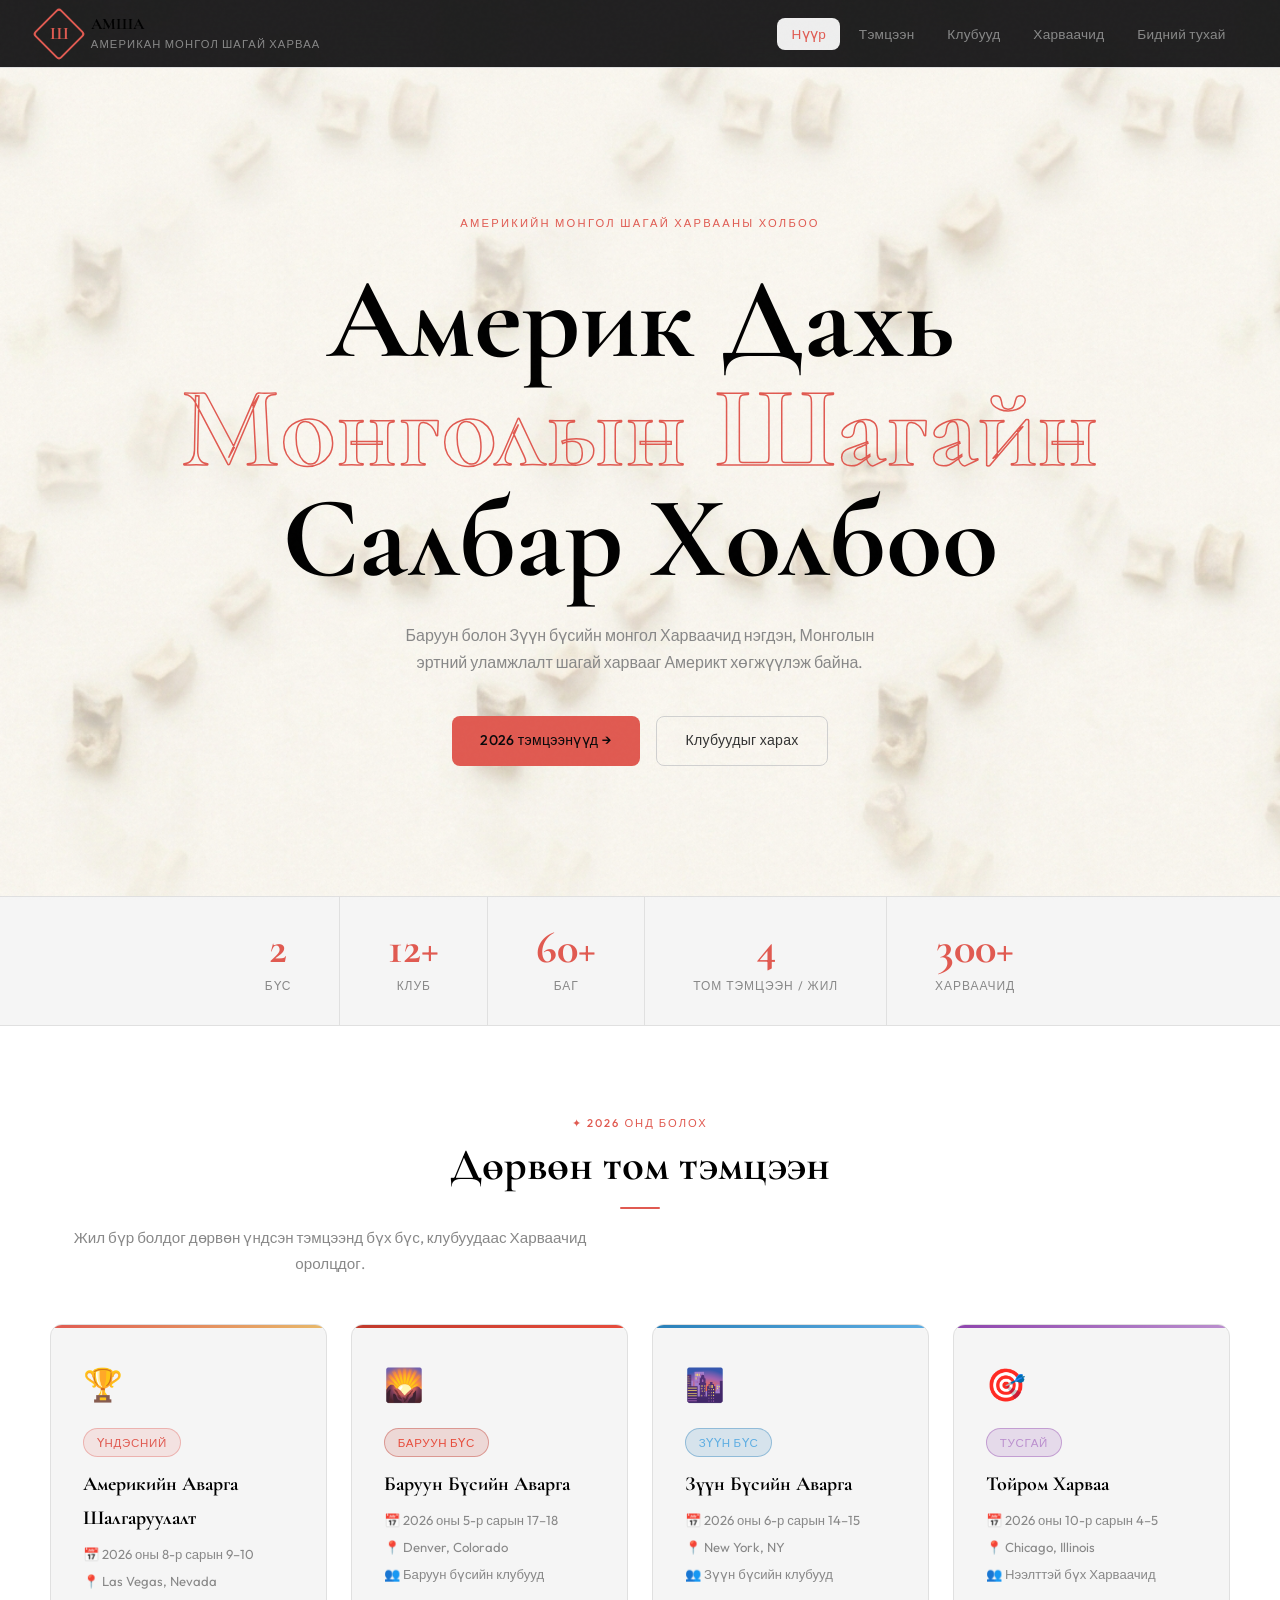
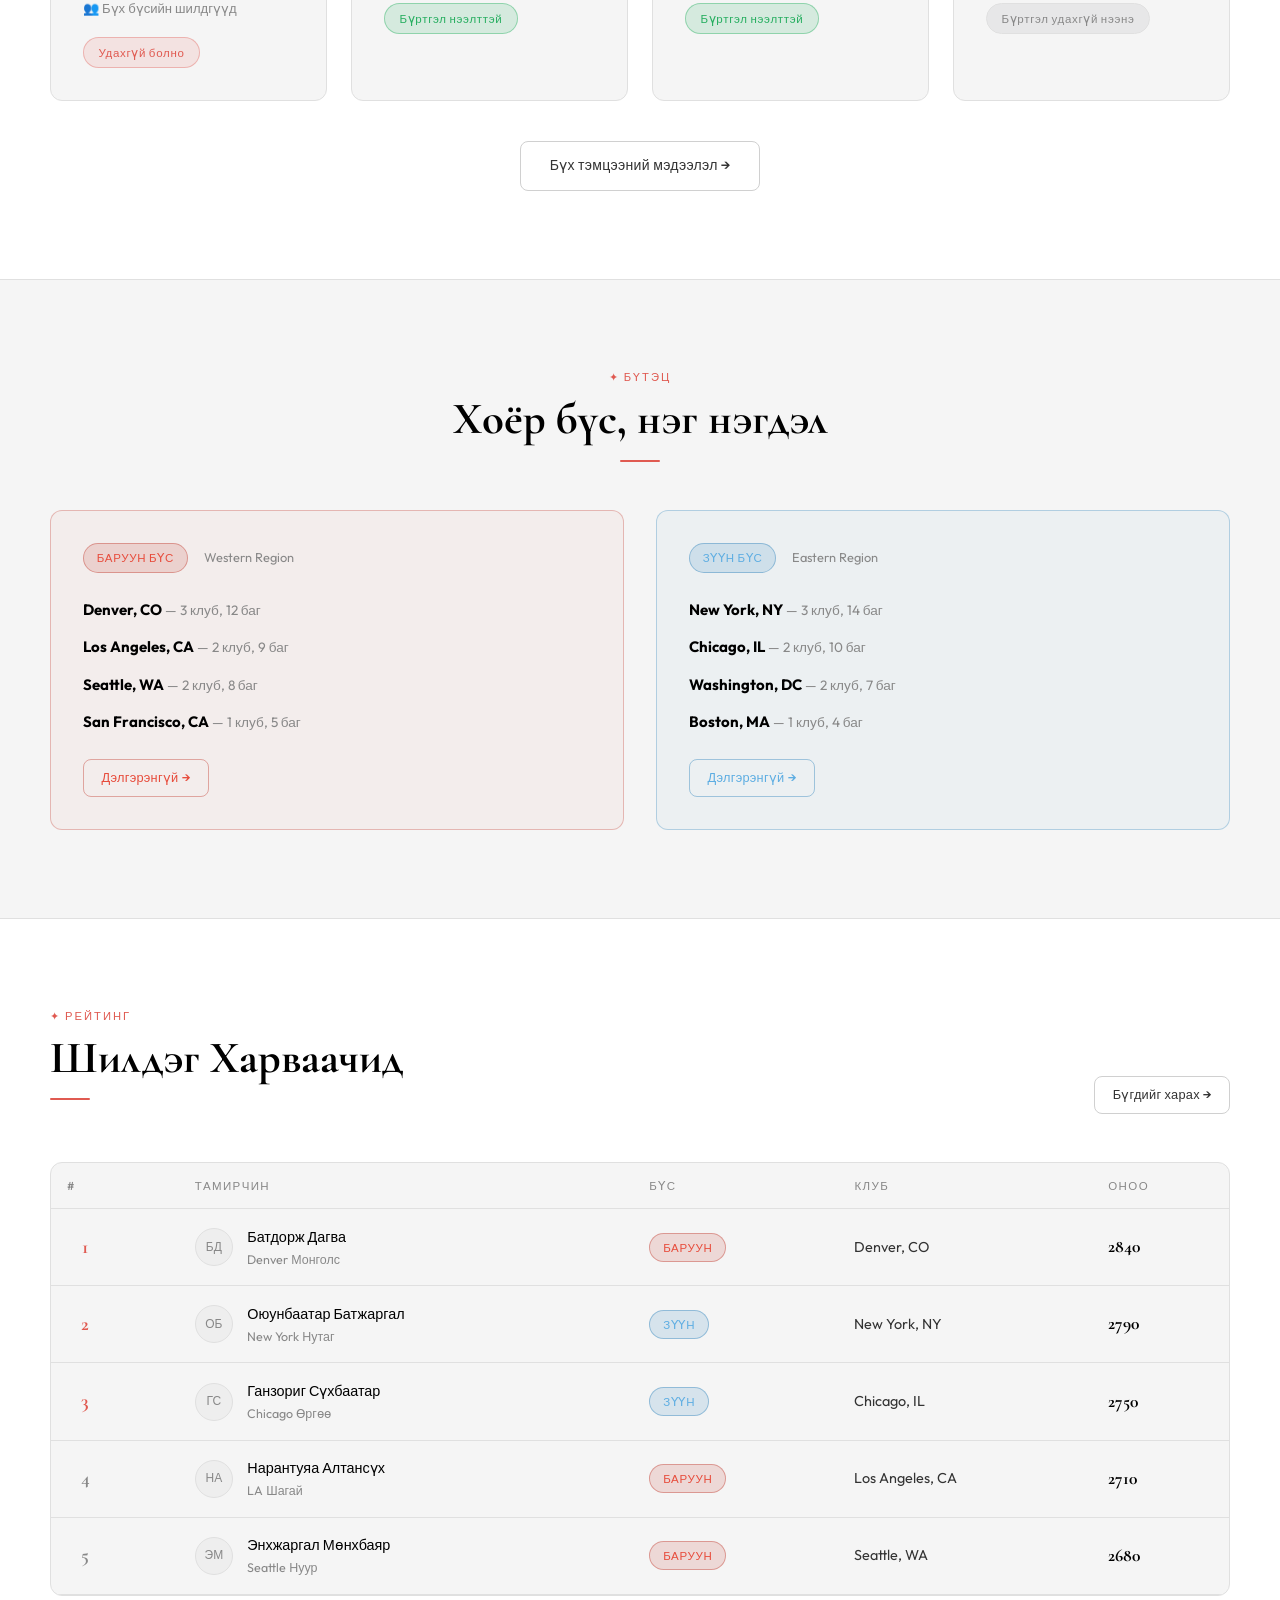
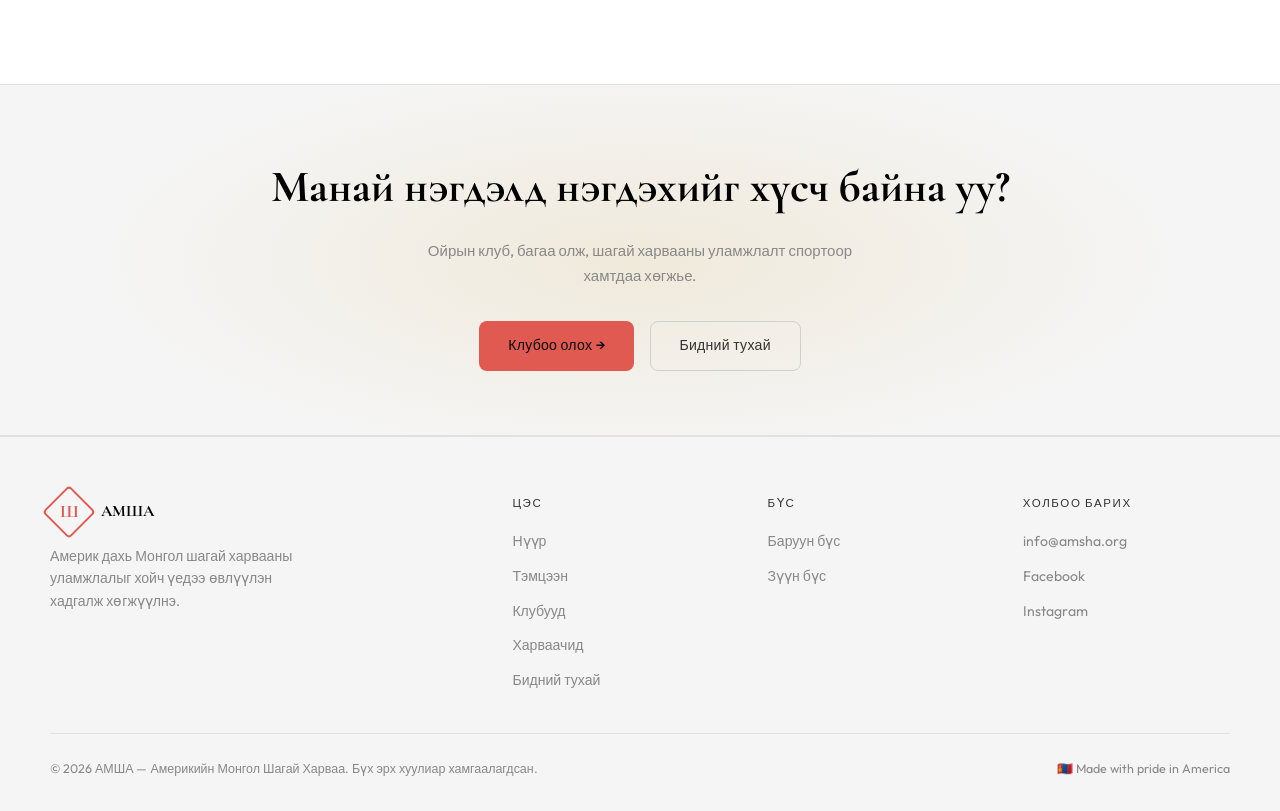
==== index.html @ e493a299 "init commit" ====
<!DOCTYPE html>
<html lang="mn">
<head>
  <meta charset="UTF-8"/>
  <meta name="viewport" content="width=device-width,initial-scale=1.0"/>
  <title>АМША — Америкийн Монгол Шагай Харваа</title>
  <link rel="stylesheet" href="style.css"/>
</head>
<body>

<nav>
  <a href="index.html" class="nav-logo">
    <div class="emblem"><span>Ш</span></div>
    <div class="brand">
      <span class="brand-main">АМША</span>
      <span class="brand-sub">Американ Монгол Шагай Харваа</span>
    </div>
  </a>
  <ul class="nav-links" id="navLinks">
    <li><a href="index.html" class="active">Нүүр</a></li>
    <li><a href="tournaments.html">Тэмцээн</a></li>
    <li><a href="clubs.html">Клубууд</a></li>
    <li><a href="players.html">Харваачид</a></li>
    <li><a href="about.html">Бидний тухай</a></li>
  </ul>
  <div class="nav-hamburger" id="hamburger" onclick="toggleNav()">
    <span></span><span></span><span></span>
  </div>
</nav>

<div class="page">

  <!-- HERO -->
  <section class="hero">
    <div class="hero-bg"></div>
    <div class="hero-grid-lines"></div>
    <div class="hero-eyebrow">
      <span>Америкийн Монгол Шагай Харвааны Холбоо</span>
    </div>
    <h1>
      Америк Дахь
      <span class="accent">Монголын Шагайн</span>
      Салбар Холбоо
    </h1>
    <p class="hero-desc">
      Баруун болон Зүүн бүсийн монгол Харваачид нэгдэн, Монголын эртний уламжлалт шагай харвааг Америкт хөгжүүлэж байна.
    </p>
    <div class="hero-ctas">
      <a href="tournaments.html" class="btn btn-gold">2026 тэмцээнүүд →</a>
      <a href="clubs.html" class="btn btn-ghost">Клубуудыг харах</a>
    </div>
  </section>

  <!-- STATS -->
  <div class="stats-band">
    <div class="stat-item">
      <div class="stat-num">2</div>
      <div class="stat-label">Бүс</div>
    </div>
    <div class="stat-item">
      <div class="stat-num">12+</div>
      <div class="stat-label">Клуб</div>
    </div>
    <div class="stat-item">
      <div class="stat-num">60+</div>
      <div class="stat-label">Баг</div>
    </div>
    <div class="stat-item">
      <div class="stat-num">4</div>
      <div class="stat-label">Том тэмцээн / жил</div>
    </div>
    <div class="stat-item">
      <div class="stat-num">300+</div>
      <div class="stat-label">Харваачид</div>
    </div>
  </div>

  <!-- 4 MAJOR TOURNAMENTS -->
  <section class="section">
    <div class="container">
      <div class="section-header center fade-up">
        <span class="tag">✦ 2026 онд болох</span>
        <h2 class="section-title">Дөрвөн том тэмцээн</h2>
        <div class="rule"></div>
        <p class="section-sub">Жил бүр болдог дөрвөн үндсэн тэмцээнд бүх бүс, клубуудаас Харваачид оролцдог.</p>
      </div>
      <div class="tournament-grid">
        <div class="t-card national fade-up">
          <div class="t-icon">🏆</div>
          <div style="margin-bottom:.6rem"><span class="pill pill-gold">Үндэсний</span></div>
          <h3>Америкийн Аварга Шалгаруулалт</h3>
          <div class="t-meta">
            <span>📅 2026 оны 8-р сарын 9–10</span>
            <span>📍 Las Vegas, Nevada</span>
            <span>👥 Бүх бүсийн шилдгүүд</span>
          </div>
          <div><span class="t-status soon">Удахгүй болно</span></div>
        </div>
        <div class="t-card west fade-up">
          <div class="t-icon">🌄</div>
          <div style="margin-bottom:.6rem"><span class="pill pill-west">Баруун бүс</span></div>
          <h3>Баруун Бүсийн Аварга</h3>
          <div class="t-meta">
            <span>📅 2026 оны 5-р сарын 17–18</span>
            <span>📍 Denver, Colorado</span>
            <span>👥 Баруун бүсийн клубууд</span>
          </div>
          <div><span class="t-status open">Бүртгэл нээлттэй</span></div>
        </div>
        <div class="t-card east fade-up">
          <div class="t-icon">🌆</div>
          <div style="margin-bottom:.6rem"><span class="pill pill-east">Зүүн бүс</span></div>
          <h3>Зүүн Бүсийн Аварга</h3>
          <div class="t-meta">
            <span>📅 2026 оны 6-р сарын 14–15</span>
            <span>📍 New York, NY</span>
            <span>👥 Зүүн бүсийн клубууд</span>
          </div>
          <div><span class="t-status open">Бүртгэл нээлттэй</span></div>
        </div>
        <div class="t-card round fade-up">
          <div class="t-icon">🎯</div>
          <div style="margin-bottom:.6rem"><span class="pill" style="background:rgba(142,68,173,.15);border:1px solid rgba(142,68,173,.4);color:#bb8fce">Тусгай</span></div>
          <h3>Тойром Харваа</h3>
          <div class="t-meta">
            <span>📅 2026 оны 10-р сарын 4–5</span>
            <span>📍 Chicago, Illinois</span>
            <span>👥 Нээлттэй бүх Харваачид</span>
          </div>
          <div><span class="t-status closed">Бүртгэл удахгүй нээнэ</span></div>
        </div>
      </div>
      <div style="text-align:center;margin-top:2.5rem">
        <a href="tournaments.html" class="btn btn-ghost">Бүх тэмцээний мэдээлэл →</a>
      </div>
    </div>
  </section>

  <!-- REGIONS PREVIEW -->
  <section class="section" style="background:var(--surface);border-top:1px solid var(--border);border-bottom:1px solid var(--border)">
    <div class="container">
      <div class="section-header center fade-up">
        <span class="tag">✦ Бүтэц</span>
        <h2 class="section-title">Хоёр бүс, нэг нэгдэл</h2>
        <div class="rule"></div>
      </div>
      <div style="display:grid;grid-template-columns:1fr 1fr;gap:2rem;margin-top:1rem">

        <!-- WEST -->
        <div style="border:1px solid rgba(192,57,43,.3);border-radius:12px;padding:2rem;background:rgba(192,57,43,.04)">
          <div style="display:flex;align-items:center;gap:1rem;margin-bottom:1.5rem">
            <span class="pill pill-west">Баруун бүс</span>
            <span style="font-size:.8rem;color:var(--muted)">Western Region</span>
          </div>
          <div style="display:flex;flex-direction:column;gap:.75rem">
            <div class="city-preview-row">
              <strong style="color:var(--cream)">Denver, CO</strong>
              <span style="color:var(--muted);font-size:.85rem"> — 3 клуб, 12 баг</span>
            </div>
            <div class="city-preview-row">
              <strong style="color:var(--cream)">Los Angeles, CA</strong>
              <span style="color:var(--muted);font-size:.85rem"> — 2 клуб, 9 баг</span>
            </div>
            <div class="city-preview-row">
              <strong style="color:var(--cream)">Seattle, WA</strong>
              <span style="color:var(--muted);font-size:.85rem"> — 2 клуб, 8 баг</span>
            </div>
            <div class="city-preview-row">
              <strong style="color:var(--cream)">San Francisco, CA</strong>
              <span style="color:var(--muted);font-size:.85rem"> — 1 клуб, 5 баг</span>
            </div>
          </div>
          <a href="clubs.html#west" class="btn btn-ghost btn-sm" style="margin-top:1.5rem;border-color:rgba(192,57,43,.4);color:#e74c3c">Дэлгэрэнгүй →</a>
        </div>

        <!-- EAST -->
        <div style="border:1px solid rgba(41,128,185,.3);border-radius:12px;padding:2rem;background:rgba(41,128,185,.04)">
          <div style="display:flex;align-items:center;gap:1rem;margin-bottom:1.5rem">
            <span class="pill pill-east">Зүүн бүс</span>
            <span style="font-size:.8rem;color:var(--muted)">Eastern Region</span>
          </div>
          <div style="display:flex;flex-direction:column;gap:.75rem">
            <div class="city-preview-row">
              <strong style="color:var(--cream)">New York, NY</strong>
              <span style="color:var(--muted);font-size:.85rem"> — 3 клуб, 14 баг</span>
            </div>
            <div class="city-preview-row">
              <strong style="color:var(--cream)">Chicago, IL</strong>
              <span style="color:var(--muted);font-size:.85rem"> — 2 клуб, 10 баг</span>
            </div>
            <div class="city-preview-row">
              <strong style="color:var(--cream)">Washington, DC</strong>
              <span style="color:var(--muted);font-size:.85rem"> — 2 клуб, 7 баг</span>
            </div>
            <div class="city-preview-row">
              <strong style="color:var(--cream)">Boston, MA</strong>
              <span style="color:var(--muted);font-size:.85rem"> — 1 клуб, 4 баг</span>
            </div>
          </div>
          <a href="clubs.html#east" class="btn btn-ghost btn-sm" style="margin-top:1.5rem;border-color:rgba(41,128,185,.4);color:#5dade2">Дэлгэрэнгүй →</a>
        </div>
      </div>
    </div>
  </section>

  <!-- TOP PLAYERS PREVIEW -->
  <section class="section">
    <div class="container">
      <div class="section-header fade-up" style="display:flex;justify-content:space-between;align-items:flex-end;flex-wrap:wrap;gap:1rem">
        <div>
          <span class="tag">✦ Рейтинг</span>
          <h2 class="section-title">Шилдэг Харваачид</h2>
          <div class="rule"></div>
        </div>
        <a href="players.html" class="btn btn-ghost btn-sm">Бүгдийг харах →</a>
      </div>
      <div style="border:1px solid var(--border);border-radius:12px;overflow:hidden;background:var(--surface)">
        <table class="ranking-table">
          <thead>
            <tr>
              <th>#</th>
              <th>Тамирчин</th>
              <th>Бүс</th>
              <th>Клуб</th>
              <th>Оноо</th>
            </tr>
          </thead>
          <tbody>
            <tr>
              <td><span class="rank-num top3">1</span></td>
              <td><div class="player-name-cell"><div class="player-avatar">БД</div><div><div class="player-full-name">Батдорж Дагва</div><div class="player-club">Denver Монголс</div></div></div></td>
              <td><span class="pill pill-west">Баруун</span></td>
              <td>Denver, CO</td>
              <td><span class="score-val">2840</span></td>
            </tr>
            <tr>
              <td><span class="rank-num top3">2</span></td>
              <td><div class="player-name-cell"><div class="player-avatar">ОБ</div><div><div class="player-full-name">Оюунбаатар Батжаргал</div><div class="player-club">New York Нутаг</div></div></div></td>
              <td><span class="pill pill-east">Зүүн</span></td>
              <td>New York, NY</td>
              <td><span class="score-val">2790</span></td>
            </tr>
            <tr>
              <td><span class="rank-num top3">3</span></td>
              <td><div class="player-name-cell"><div class="player-avatar">ГС</div><div><div class="player-full-name">Ганзориг Сүхбаатар</div><div class="player-club">Chicago Өргөө</div></div></div></td>
              <td><span class="pill pill-east">Зүүн</span></td>
              <td>Chicago, IL</td>
              <td><span class="score-val">2750</span></td>
            </tr>
            <tr>
              <td><span class="rank-num">4</span></td>
              <td><div class="player-name-cell"><div class="player-avatar">НА</div><div><div class="player-full-name">Нарантуяа Алтансүх</div><div class="player-club">LA Шагай</div></div></div></td>
              <td><span class="pill pill-west">Баруун</span></td>
              <td>Los Angeles, CA</td>
              <td><span class="score-val">2710</span></td>
            </tr>
            <tr>
              <td><span class="rank-num">5</span></td>
              <td><div class="player-name-cell"><div class="player-avatar">ЭМ</div><div><div class="player-full-name">Энхжаргал Мөнхбаяр</div><div class="player-club">Seattle Нуур</div></div></div></td>
              <td><span class="pill pill-west">Баруун</span></td>
              <td>Seattle, WA</td>
              <td><span class="score-val">2680</span></td>
            </tr>
          </tbody>
        </table>
      </div>
    </div>
  </section>

  <!-- CTA -->
  <div class="cta-strip">
    <h2>Манай нэгдэлд нэгдэхийг хүсч байна уу?</h2>
    <p>Ойрын клуб, багаа олж, шагай харвааны уламжлалт спортоор хамтдаа хөгжье.</p>
    <div style="display:flex;gap:1rem;justify-content:center;flex-wrap:wrap">
      <a href="clubs.html" class="btn btn-gold">Клубоо олох →</a>
      <a href="about.html" class="btn btn-ghost">Бидний тухай</a>
    </div>
  </div>

</div><!-- /page -->

<footer>
  <div class="footer-grid">
    <div>
      <a href="index.html" class="nav-logo" style="margin-bottom:.8rem">
        <div class="emblem"><span>Ш</span></div>
        <div class="brand"><span class="brand-main">АМША</span></div>
      </a>
      <p class="footer-brand-desc">Америк дахь Монгол шагай харвааны уламжлалыг хойч үедээ өвлүүлэн хадгалж хөгжүүлнэ.</p>
    </div>
    <div>
      <h5>Цэс</h5>
      <ul>
        <li><a href="index.html">Нүүр</a></li>
        <li><a href="tournaments.html">Тэмцээн</a></li>
        <li><a href="clubs.html">Клубууд</a></li>
        <li><a href="players.html">Харваачид</a></li>
        <li><a href="about.html">Бидний тухай</a></li>
      </ul>
    </div>
    <div>
      <h5>Бүс</h5>
      <ul>
        <li><a href="clubs.html#west">Баруун бүс</a></li>
        <li><a href="clubs.html#east">Зүүн бүс</a></li>
      </ul>
    </div>
    <div>
      <h5>Холбоо барих</h5>
      <ul>
        <li><a href="mailto:info@amsha.org">info@amsha.org</a></li>
        <li><a href="#">Facebook</a></li>
        <li><a href="#">Instagram</a></li>
      </ul>
    </div>
  </div>
  <div class="footer-bottom">
    <span>© 2026 АМША — Америкийн Монгол Шагай Харваа. Бүх эрх хуулиар хамгаалагдсан.</span>
    <span>🇲🇳 Made with pride in America</span>
  </div>
</footer>

<script>
function toggleNav() {
  document.getElementById('navLinks').classList.toggle('open');
}
document.querySelectorAll('.fade-up').forEach(el => {
  const obs = new IntersectionObserver(([e]) => { if (e.isIntersecting) { el.classList.add('visible'); obs.unobserve(el); } }, { threshold: .1 });
  obs.observe(el);
});
</script>
</body>
</html>
---- style.css ----
@import url('https://fonts.googleapis.com/css2?family=Cormorant+Garamond:wght@400;600;700&family=Outfit:wght@300;400;500;600&display=swap');

:root {
  --bg:         #ffffff;
  --surface:    #f5f5f5;
  --surface2:   #eeeeee;
  --border:     #e0e0e0;
  --border2:    #d0d0d0;
  --gold:       #E05A51;
  --gold-dim:   #a07830;
  --gold-glow:  rgba(212,168,67,.15);
  --red:        #c0392b;
  --blue:       #2980b9;
  --cream:      #000000;
  --text:       #333333;
  --muted:      #888888;
  --radius:     8px;
  --max:        1180px;
  --nav-h:      68px;
}

*, *::before, *::after { box-sizing: border-box; margin: 0; padding: 0; }
html { scroll-behavior: smooth; }
body {
  background: url('images/background.png') no-repeat center center fixed;
  background-size: cover;
  color: var(--text);
  font-family: 'Outfit', sans-serif;
  font-size: 15px;
  line-height: 1.7;
  min-height: 100vh;
}

/* ── NOISE TEXTURE OVERLAY ── */
body::after {
  content: '';
  position: fixed; inset: 0; z-index: 9999;
  pointer-events: none;
  background-image: url("data:image/svg+xml,%3Csvg viewBox='0 0 256 256' xmlns='http://www.w3.org/2000/svg'%3E%3Cfilter id='n'%3E%3CfeTurbulence type='fractalNoise' baseFrequency='0.9' numOctaves='4' stitchTiles='stitch'/%3E%3C/filter%3E%3Crect width='100%25' height='100%25' filter='url(%23n)' opacity='0.03'/%3E%3C/svg%3E");
  opacity: .4;
}

/* ── NAV ── */
nav {
  position: fixed; top: 0; left: 0; right: 0; z-index: 200;
  height: var(--nav-h);
  display: flex; align-items: center; justify-content: space-between;
  padding: 0 2.5rem;
  background: rgba(9,9,11,.9);
  backdrop-filter: blur(16px);
  border-bottom: 1px solid var(--border);
}
.nav-logo { text-decoration: none; display: flex; align-items: center; gap: .8rem; }
.nav-logo .emblem {
  width: 38px; height: 38px;
  border: 2px solid #E05A51;
  border-radius: 4px;
  display: grid; place-items: center;
  font-family: 'Cormorant Garamond', serif;
  font-weight: 700; font-size: 1.1rem;
  color: #E05A51;
  transform: rotate(45deg);
}
.nav-logo .emblem span { transform: rotate(-45deg); display: block; }
.nav-logo .brand { line-height: 1.2; }
.nav-logo .brand-main {
  font-family: 'Cormorant Garamond', serif;
  font-weight: 700; font-size: 1rem;
  color: var(--cream); display: block;
}
.nav-logo .brand-sub { font-size: .7rem; color: var(--muted); letter-spacing: .1em; text-transform: uppercase; }

.nav-links { display: flex; align-items: center; gap: .25rem; list-style: none; }
.nav-links a {
  text-decoration: none;
  padding: .45rem .9rem;
  border-radius: var(--radius);
  font-size: .85rem; font-weight: 500;
  color: var(--muted);
  transition: color .2s, background .2s;
  letter-spacing: .02em;
}
.nav-links a:hover, .nav-links a.active {
  color: var(--cream); background: var(--surface2);
}
.nav-links a.active { color: #E05A51; }

.nav-hamburger { display: none; flex-direction: column; gap: 5px; cursor: pointer; padding: 8px; }
.nav-hamburger span { display: block; width: 22px; height: 2px; background: var(--text); border-radius: 2px; transition: all .3s; }

/* ── PAGE WRAPPER ── */
.page { padding-top: var(--nav-h); }

/* ── HERO ── */
.hero {
  min-height: 92vh;
  display: flex; flex-direction: column;
  align-items: center; justify-content: center;
  text-align: center;
  padding: 6rem 2rem 5rem;
  position: relative; overflow: hidden;
}
.hero-bg {
  position: absolute; inset: 0;
  background:
    radial-gradient(ellipse 90% 70% at 50% 30%, rgba(212,168,67,.08) 0%, transparent 65%),
    radial-gradient(ellipse 40% 40% at 20% 80%, rgba(192,57,43,.05) 0%, transparent 60%),
    radial-gradient(ellipse 40% 40% at 80% 70%, rgba(41,128,185,.05) 0%, transparent 60%);
}
.hero-grid-lines {
  position: absolute; inset: 0;
  background-image:
    linear-gradient(rgba(212,168,67,.04) 1px, transparent 1px),
    linear-gradient(90deg, rgba(212,168,67,.04) 1px, transparent 1px);
  background-size: 60px 60px;
}
.hero > * { position: relative; z-index: 1; }

.hero-eyebrow {
  display: flex; align-items: center; gap: .75rem;
  margin-bottom: 2rem;
  animation: fadeUp .5s ease both;
}
.hero-eyebrow::before, .hero-eyebrow::after {
  content: ''; flex: 1; height: 1px;
  background: linear-gradient(90deg, transparent, #E05A51, transparent);
  max-width: 80px;
}
.hero-eyebrow span {
  font-size: .7rem; letter-spacing: .2em; text-transform: uppercase;
  color: #E05A51; font-weight: 500;
}
.hero h1 {
  font-family: 'Cormorant Garamond', serif;
  font-size: clamp(3.5rem, 9vw, 7.5rem);
  font-weight: 700;
  line-height: .95;
  color: var(--cream);
  max-width: 1000px;
  animation: fadeUp .6s .08s ease both;
}
.hero h1 .accent {
  display: block;
  color: transparent;
  -webkit-text-stroke: 1.5px var(--gold);
}
.hero-desc {
  margin-top: 1.8rem;
  max-width: 520px;
  color: var(--muted);
  font-size: 1rem;
  animation: fadeUp .6s .16s ease both;
}
.hero-ctas {
  margin-top: 2.5rem;
  display: flex; gap: 1rem; flex-wrap: wrap; justify-content: center;
  animation: fadeUp .6s .24s ease both;
}

/* ── BUTTONS ── */
.btn {
  display: inline-flex; align-items: center; gap: .5rem;
  padding: .75rem 1.8rem;
  border-radius: var(--radius);
  font-size: .88rem; font-weight: 500;
  text-decoration: none; border: none; cursor: pointer;
  transition: all .2s; letter-spacing: .02em;
}
.btn-gold { background: var(--gold); color: #09090b; }
.btn-gold:hover { background: #e0b84e; transform: translateY(-2px); box-shadow: 0 8px 24px rgba(212,168,67,.3); }
.btn-ghost { border: 1px solid var(--border2); color: var(--text); background: transparent; }
.btn-ghost:hover { border-color: #E05A51; color: #E05A51; transform: translateY(-2px); }
.btn-sm { padding: .45rem 1.1rem; font-size: .8rem; }

/* ── REGION PILLS ── */
.pill {
  display: inline-flex; align-items: center; gap: .4rem;
  padding: .25rem .8rem;
  border-radius: 99px;
  font-size: .72rem; font-weight: 500;
  letter-spacing: .06em; text-transform: uppercase;
}
.pill-west { background: rgba(192,57,43,.15); border: 1px solid rgba(192,57,43,.4); color: #e74c3c; }
.pill-east { background: rgba(41,128,185,.15); border: 1px solid rgba(41,128,185,.4); color: #5dade2; }
.pill-gold { background: rgba(224,90,81,.12); border: 1px solid rgba(224,90,81,.35); color: #E05A51; }

/* ── STATS BAND ── */
.stats-band {
  display: flex; justify-content: center; flex-wrap: wrap; gap: 0;
  border-top: 1px solid var(--border);
  border-bottom: 1px solid var(--border);
  background: var(--surface);
}
.stat-item {
  padding: 1.8rem 3rem;
  text-align: center;
  border-right: 1px solid var(--border);
}
.stat-item:last-child { border-right: none; }
.stat-num {
  font-family: 'Cormorant Garamond', serif;
  font-size: 2.8rem; font-weight: 700;
  color: var(--gold); line-height: 1;
}
.stat-label { font-size: .75rem; color: var(--muted); margin-top: .35rem; letter-spacing: .08em; text-transform: uppercase; }

/* ── SECTION HEADER ── */
.section { padding: 5.5rem 2rem; }
.container { max-width: var(--max); margin: 0 auto; }
.section-header { margin-bottom: 3rem; }
.section-header.center { text-align: center; }
.section-header.center .rule { margin: 1rem auto; }
.tag {
  font-size: .7rem; letter-spacing: .18em; text-transform: uppercase;
  color: var(--gold); font-weight: 500; margin-bottom: .5rem; display: block;
}
.section-title {
  font-family: 'Cormorant Garamond', serif;
  font-size: clamp(2rem, 4vw, 2.8rem);
  font-weight: 700; color: var(--cream);
  line-height: 1.1;
}
.rule {
  width: 40px; height: 2px;
  background: var(--gold);
  margin: .9rem 0; border-radius: 2px;
}
.section-sub { color: var(--muted); max-width: 560px; font-size: .95rem; margin-top: .5rem; }

/* ── TOURNAMENT CARDS ── */
.tournament-grid {
  display: grid;
  grid-template-columns: repeat(auto-fit, minmax(260px, 1fr));
  gap: 1.5rem;
}
.t-card {
  border: 1px solid var(--border);
  border-radius: 12px;
  padding: 2rem;
  background: var(--surface);
  position: relative; overflow: hidden;
  transition: border-color .25s, transform .25s;
}
.t-card::before {
  content: '';
  position: absolute; top: 0; left: 0; right: 0; height: 3px;
}
.t-card.national::before { background: linear-gradient(90deg, var(--gold), #e8b96a); }
.t-card.west::before { background: linear-gradient(90deg, var(--red), #e74c3c); }
.t-card.east::before { background: linear-gradient(90deg, var(--blue), #5dade2); }
.t-card.round::before { background: linear-gradient(90deg, #8e44ad, #bb8fce); }
.t-card:hover { border-color: var(--border2); transform: translateY(-4px); }
.t-icon { font-size: 2rem; margin-bottom: 1rem; }
.t-card h3 {
  font-family: 'Cormorant Garamond', serif;
  font-size: 1.25rem; color: var(--cream);
  margin-bottom: .5rem;
}
.t-meta { font-size: .82rem; color: var(--muted); display: flex; flex-direction: column; gap: .3rem; }
.t-meta span { display: flex; align-items: center; gap: .5rem; }
.t-status {
  display: inline-block;
  margin-top: 1.1rem;
  padding: .3rem .9rem;
  border-radius: 99px;
  font-size: .72rem; font-weight: 500; letter-spacing: .06em;
}
.t-status.open { background: rgba(39,174,96,.15); border: 1px solid rgba(39,174,96,.4); color: #27ae60; }
.t-status.soon { background: rgba(224,90,81,.12); border: 1px solid rgba(224,90,81,.35); color: #E05A51; }
.t-status.closed { background: rgba(113,113,122,.1); border: 1px solid var(--border); color: var(--muted); }

/* ── REGION SECTIONS ── */
.region-block { margin-bottom: 4rem; }
.region-header {
  display: flex; align-items: center; gap: 1.5rem;
  margin-bottom: 2rem; padding-bottom: 1rem;
  border-bottom: 1px solid var(--border);
}
.region-line { flex: 1; height: 1px; }
.region-line.west { background: linear-gradient(90deg, rgba(192,57,43,.5), transparent); }
.region-line.east { background: linear-gradient(90deg, rgba(41,128,185,.5), transparent); }
.region-title {
  font-family: 'Cormorant Garamond', serif;
  font-size: 1.6rem; font-weight: 700; color: var(--cream);
}

/* ── CITY CLUBS ── */
.city-section { margin-bottom: 2.5rem; }
.city-name {
  font-size: .75rem; color: var(--muted);
  letter-spacing: .14em; text-transform: uppercase;
  margin-bottom: 1rem; display: flex; align-items: center; gap: .75rem;
}
.city-name::after { content: ''; flex: 1; height: 1px; background: var(--border); }
.clubs-row { display: flex; flex-wrap: wrap; gap: 1rem; }
.club-card {
  flex: 1; min-width: 200px; max-width: 280px;
  border: 1px solid var(--border);
  border-radius: 10px;
  padding: 1.4rem;
  background: var(--surface);
  transition: border-color .2s, transform .2s;
}
.club-card:hover { border-color: var(--border2); transform: translateY(-3px); }
.club-badge {
  width: 44px; height: 44px;
  border-radius: 8px;
  display: grid; place-items: center;
  font-size: 1.4rem;
  margin-bottom: 1rem;
}
.club-badge.west { background: rgba(192,57,43,.15); }
.club-badge.east { background: rgba(41,128,185,.15); }
.club-name { font-family: 'Cormorant Garamond', serif; font-size: 1.05rem; color: var(--cream); }
.club-teams { font-size: .8rem; color: var(--muted); margin-top: .3rem; }
.team-list { margin-top: .8rem; display: flex; flex-direction: column; gap: .4rem; }
.team-item {
  display: flex; align-items: center; gap: .6rem;
  font-size: .8rem; color: var(--muted);
  padding: .4rem .7rem;
  background: var(--surface2);
  border-radius: var(--radius);
}
.team-dot { width: 6px; height: 6px; border-radius: 50%; flex-shrink: 0; }
.team-dot.west { background: #e74c3c; }
.team-dot.east { background: #5dade2; }

/* ── PLAYER TABLE / RANKING ── */
.ranking-table { width: 100%; border-collapse: collapse; }
.ranking-table thead tr {
  border-bottom: 1px solid var(--border);
}
.ranking-table th {
  text-align: left; padding: .8rem 1rem;
  font-size: .72rem; letter-spacing: .12em; text-transform: uppercase;
  color: var(--muted); font-weight: 500;
}
.ranking-table tbody tr {
  border-bottom: 1px solid var(--border);
  transition: background .15s;
}
.ranking-table tbody tr:hover { background: var(--surface2); }
.ranking-table td { padding: .95rem 1rem; font-size: .9rem; }
.rank-num {
  font-family: 'Cormorant Garamond', serif;
  font-size: 1.2rem; font-weight: 700;
  color: var(--muted); min-width: 36px; display: inline-block; text-align: center;
}
.rank-num.top3 { color: #E05A51; }
.player-name-cell { display: flex; align-items: center; gap: .9rem; }
.player-avatar {
  width: 38px; height: 38px; border-radius: 50%;
  background: var(--surface2);
  border: 1px solid var(--border);
  display: grid; place-items: center;
  font-size: .75rem; color: var(--muted);
  flex-shrink: 0;
}
.player-full-name { font-weight: 500; color: var(--cream); }
.player-club { font-size: .78rem; color: var(--muted); }
.score-val { font-family: 'Cormorant Garamond', serif; font-size: 1.1rem; font-weight: 700; color: var(--cream); }

/* ── LEADER CARDS (About) ── */
.leaders-grid {
  display: grid;
  grid-template-columns: repeat(auto-fill, minmax(220px, 1fr));
  gap: 1.5rem;
}
.leader-card {
  border: 1px solid var(--border);
  border-radius: 12px;
  overflow: hidden;
  background: var(--surface);
  transition: border-color .2s, transform .2s;
}
.leader-card:hover { border-color: #E05A51; transform: translateY(-4px); }
.leader-photo {
  width: 100%; aspect-ratio: 1;
  background: var(--surface2);
  display: grid; place-items: center;
  font-size: 2.5rem; color: var(--border2);
}
.leader-info { padding: 1.2rem; }
.leader-name {
  font-family: 'Cormorant Garamond', serif;
  font-size: 1.15rem; color: var(--cream);
}
.leader-role { font-size: .78rem; color: #E05A51; margin-top: .3rem; }
.leader-region { font-size: .76rem; color: var(--muted); margin-top: .2rem; }

/* ── TIMELINE (About) ── */
.timeline { position: relative; padding-left: 2rem; }
.timeline::before {
  content: ''; position: absolute;
  left: 0; top: 0; bottom: 0; width: 2px;
  background: linear-gradient(180deg, var(--gold), transparent);
}
.tl-item { position: relative; margin-bottom: 2.5rem; }
.tl-dot {
  position: absolute; left: -2.35rem; top: .35rem;
  width: 10px; height: 10px; border-radius: 50%;
  background: #E05A51;
  box-shadow: 0 0 8px #E05A51;
}
.tl-year {
  font-family: 'Cormorant Garamond', serif;
  font-size: 1.3rem; font-weight: 700; color: #E05A51;
  line-height: 1;
}
.tl-text { color: var(--muted); font-size: .92rem; margin-top: .3rem; }

/* ── TABS ── */
.tabs { display: flex; gap: .5rem; margin-bottom: 2rem; flex-wrap: wrap; }
.tab-btn {
  padding: .6rem 1.4rem;
  border-radius: 99px;
  border: 1px solid var(--border);
  background: transparent;
  color: var(--muted);
  font-size: .85rem; font-weight: 500;
  cursor: pointer; transition: all .2s;
  font-family: 'Outfit', sans-serif;
}
.tab-btn:hover { border-color: var(--border2); color: var(--text); }
.tab-btn.active { background: #E05A51; color: #09090b; border-color: #E05A51; }
.tab-content { display: none; }
.tab-content.active { display: block; }

/* ── FILTER BAR ── */
.filter-bar {
  display: flex; gap: 1rem; flex-wrap: wrap;
  align-items: center; margin-bottom: 2rem;
}
.filter-bar input, .filter-bar select {
  padding: .6rem 1rem;
  border-radius: var(--radius);
  border: 1px solid var(--border);
  background: var(--surface);
  color: var(--text);
  font-family: 'Outfit', sans-serif;
  font-size: .85rem;
  outline: none;
  transition: border-color .2s;
}
.filter-bar input { flex: 1; min-width: 200px; }
.filter-bar input:focus, .filter-bar select:focus { border-color: #E05A51; }
.filter-bar select option { background: var(--surface2); }

/* ── RESULT TABLE ── */
.result-block {
  border: 1px solid var(--border);
  border-radius: 12px;
  overflow: hidden;
  margin-bottom: 1.5rem;
  background: var(--surface);
}
.result-header {
  padding: 1rem 1.5rem;
  background: var(--surface2);
  border-bottom: 1px solid var(--border);
  display: flex; justify-content: space-between; align-items: center;
  flex-wrap: wrap; gap: .5rem;
}
.result-title { font-family: 'Cormorant Garamond', serif; font-size: 1.1rem; color: var(--cream); }
.result-table { width: 100%; border-collapse: collapse; }
.result-table td { padding: .75rem 1.5rem; font-size: .88rem; border-bottom: 1px solid var(--border); }
.result-table tr:last-child td { border-bottom: none; }
.result-table .medal { font-size: 1rem; }

/* ── CTA ── */
.cta-strip {
  background: var(--surface);
  border-top: 1px solid var(--border);
  border-bottom: 1px solid var(--border);
  padding: 4rem 2rem;
  text-align: center;
  position: relative; overflow: hidden;
}
.cta-strip::before {
  content: '';
  position: absolute; inset: 0;
  background: radial-gradient(ellipse 60% 80% at 50% 50%, var(--gold-glow) 0%, transparent 70%);
}
.cta-strip > * { position: relative; z-index: 1; }
.cta-strip h2 {
  font-family: 'Cormorant Garamond', serif;
  font-size: clamp(1.8rem, 4vw, 2.8rem);
  color: var(--cream); margin-bottom: .8rem;
}
.cta-strip p { color: var(--muted); max-width: 480px; margin: 0 auto 2rem; }

/* ── FOOTER ── */
footer {
  border-top: 1px solid var(--border);
  padding: 3.5rem 2rem 2rem;
  background: var(--surface);
}
.footer-grid {
  max-width: var(--max); margin: 0 auto;
  display: grid;
  grid-template-columns: 2fr 1fr 1fr 1fr;
  gap: 3rem;
  padding-bottom: 2.5rem;
  border-bottom: 1px solid var(--border);
}
.footer-brand-desc { color: var(--muted); font-size: .88rem; margin-top: .9rem; max-width: 260px; line-height: 1.6; }
footer h5 {
  font-size: .72rem; letter-spacing: .14em; text-transform: uppercase;
  color: var(--text); margin-bottom: 1rem; font-weight: 500;
}
footer ul { list-style: none; display: flex; flex-direction: column; gap: .55rem; }
footer ul a { text-decoration: none; color: var(--muted); font-size: .88rem; transition: color .2s; }
footer ul a:hover { color: var(--gold); }
.footer-bottom {
  max-width: var(--max); margin: 1.5rem auto 0;
  display: flex; justify-content: space-between; align-items: center;
  flex-wrap: wrap; gap: .5rem;
  font-size: .78rem; color: var(--muted);
}

/* ── ANIMATIONS ── */
@keyframes fadeUp {
  from { opacity: 0; transform: translateY(20px); }
  to   { opacity: 1; transform: translateY(0); }
}
.fade-up { opacity: 0; transform: translateY(20px); transition: opacity .5s ease, transform .5s ease; }
.fade-up.visible { opacity: 1; transform: translateY(0); }

/* ── MOBILE ── */
@media (max-width: 900px) {
  nav { padding: 0 1.2rem; }
  .nav-links { display: none; flex-direction: column; position: absolute; top: var(--nav-h); left: 0; right: 0; background: rgba(9,9,11,.97); padding: 1.5rem; gap: .25rem; border-bottom: 1px solid var(--border); }
  .nav-links.open { display: flex; }
  .nav-hamburger { display: flex; }
  .footer-grid { grid-template-columns: 1fr 1fr; }
  .stat-item { padding: 1.4rem 1.5rem; }
}
@media (max-width: 600px) {
  .footer-grid { grid-template-columns: 1fr; }
  .hero h1 { font-size: 3rem; }
}
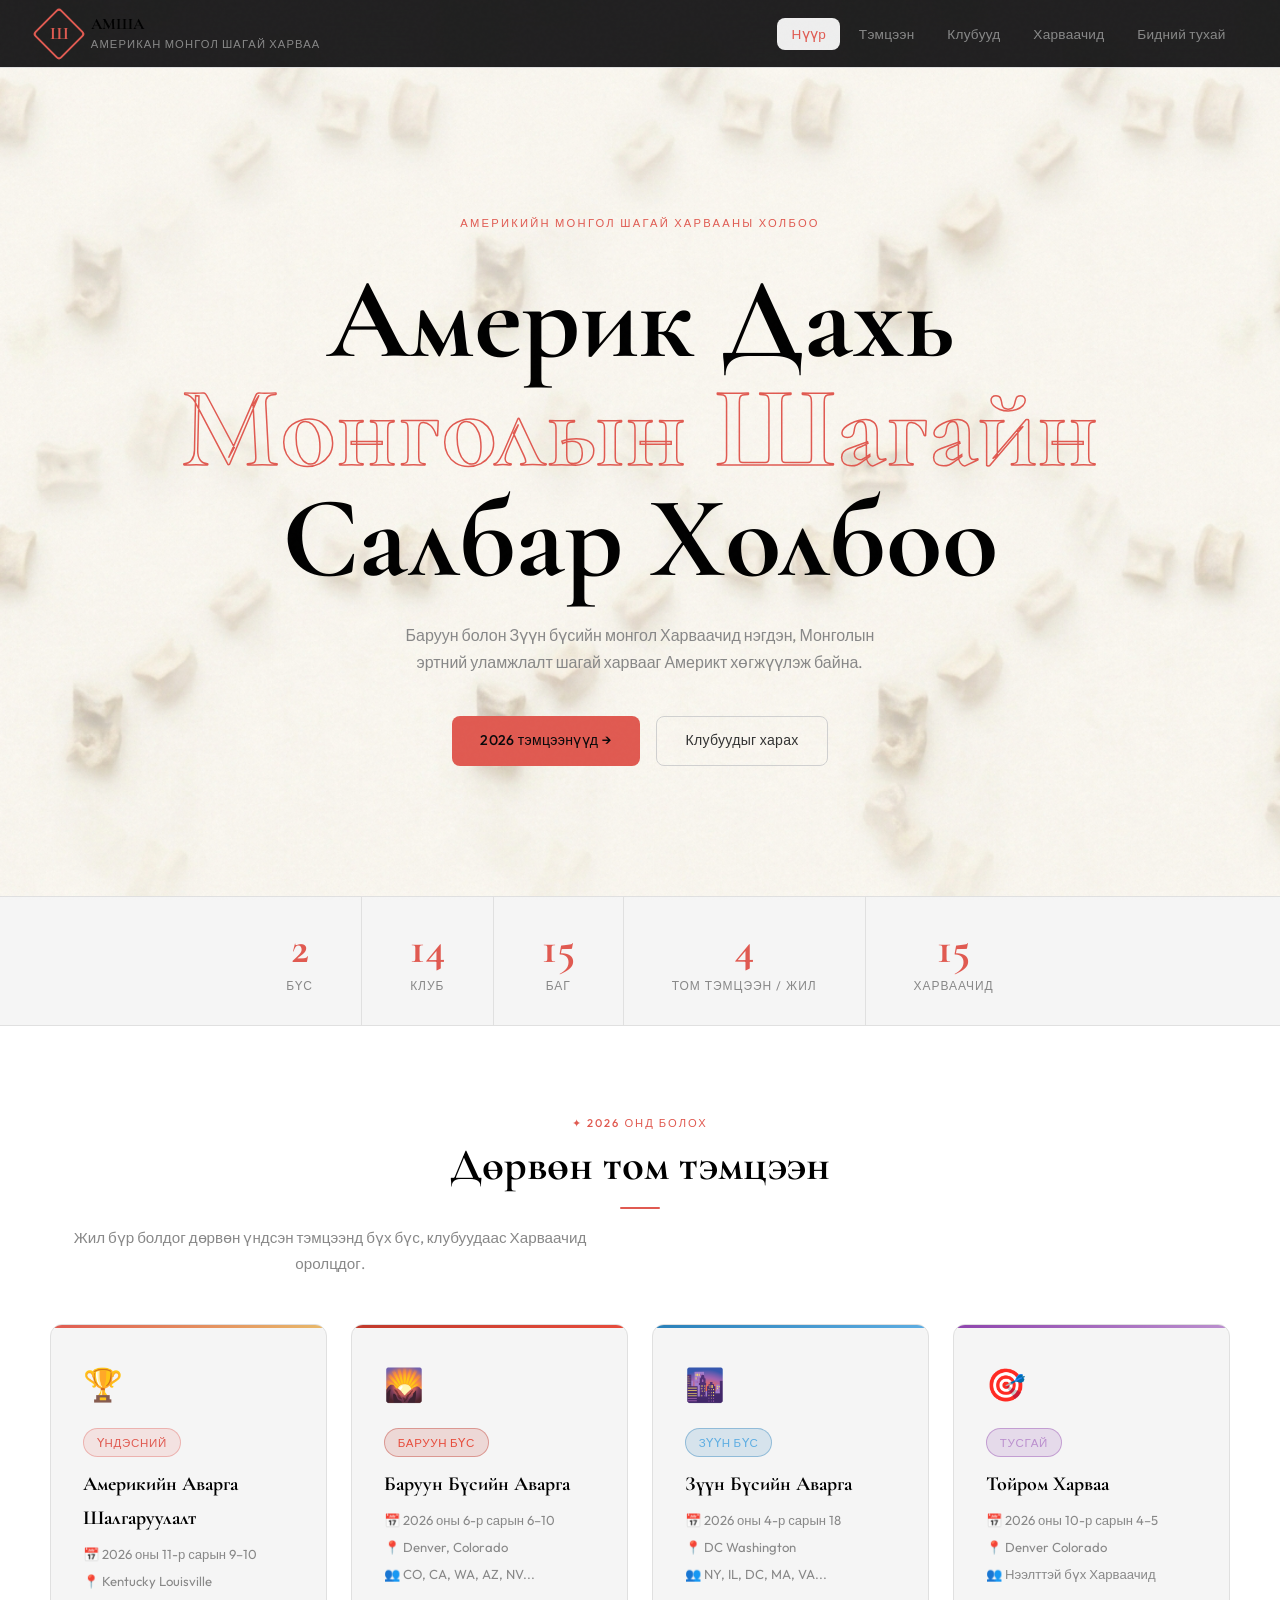
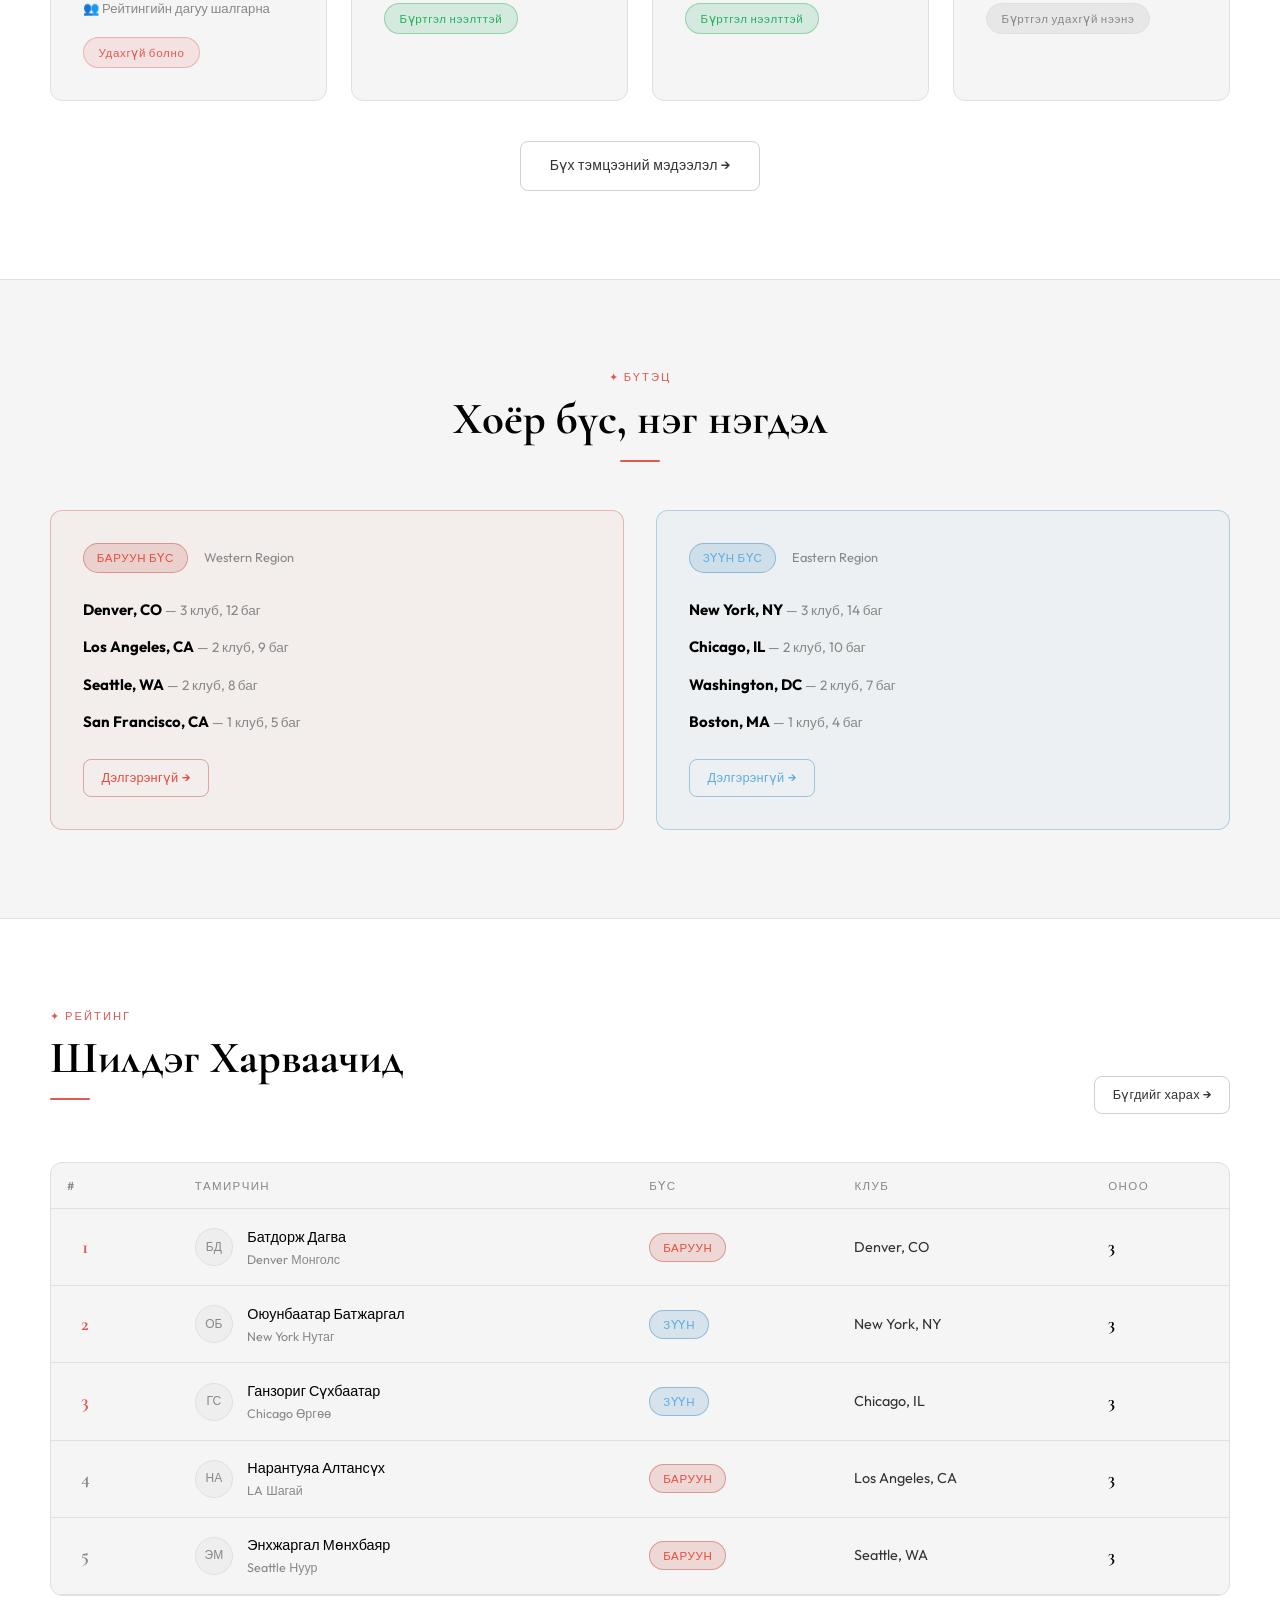
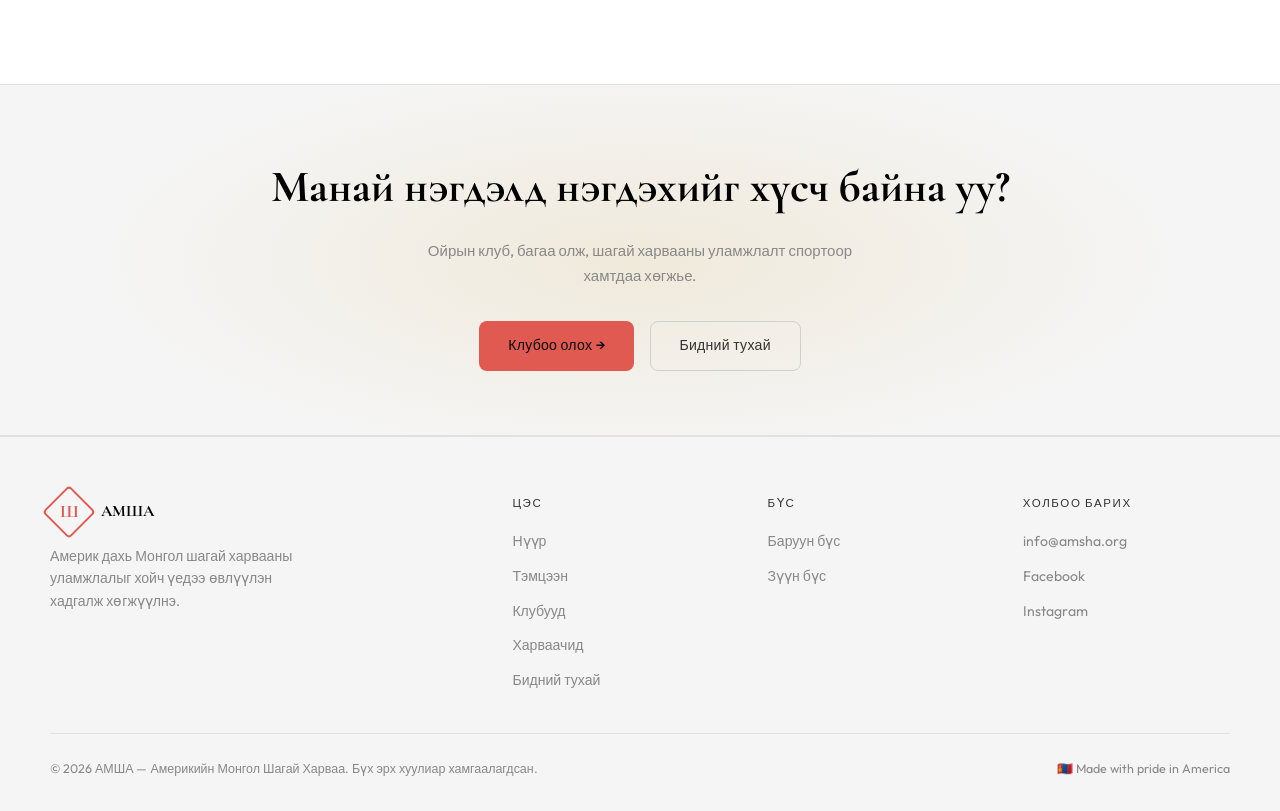
==== commit ad616a0a: "Updated index.html so the “4 MAJOR TOURNAMENTS” section" ====
--- a/index.html
+++ b/index.html
@@ -4,7 +4,7 @@
   <meta charset="UTF-8"/>
   <meta name="viewport" content="width=device-width,initial-scale=1.0"/>
   <title>АМША — Америкийн Монгол Шагай Харваа</title>
-  <link rel="stylesheet" href="style.css"/>
+  <link rel="stylesheet" href="assets/css/style.css"/>
 </head>
 <body>
 
@@ -58,11 +58,11 @@
       <div class="stat-label">Бүс</div>
     </div>
     <div class="stat-item">
-      <div class="stat-num">12+</div>
+      <div class="stat-num" id="clubsCount">0</div>
       <div class="stat-label">Клуб</div>
     </div>
     <div class="stat-item">
-      <div class="stat-num">60+</div>
+      <div class="stat-num" id="teamsCount">0</div>
       <div class="stat-label">Баг</div>
     </div>
     <div class="stat-item">
@@ -70,7 +70,7 @@
       <div class="stat-label">Том тэмцээн / жил</div>
     </div>
     <div class="stat-item">
-      <div class="stat-num">300+</div>
+      <div class="stat-num" id="playersCount">0</div>
       <div class="stat-label">Харваачид</div>
     </div>
   </div>
@@ -84,52 +84,7 @@
         <div class="rule"></div>
         <p class="section-sub">Жил бүр болдог дөрвөн үндсэн тэмцээнд бүх бүс, клубуудаас Харваачид оролцдог.</p>
       </div>
-      <div class="tournament-grid">
-        <div class="t-card national fade-up">
-          <div class="t-icon">🏆</div>
-          <div style="margin-bottom:.6rem"><span class="pill pill-gold">Үндэсний</span></div>
-          <h3>Америкийн Аварга Шалгаруулалт</h3>
-          <div class="t-meta">
-            <span>📅 2026 оны 8-р сарын 9–10</span>
-            <span>📍 Las Vegas, Nevada</span>
-            <span>👥 Бүх бүсийн шилдгүүд</span>
-          </div>
-          <div><span class="t-status soon">Удахгүй болно</span></div>
-        </div>
-        <div class="t-card west fade-up">
-          <div class="t-icon">🌄</div>
-          <div style="margin-bottom:.6rem"><span class="pill pill-west">Баруун бүс</span></div>
-          <h3>Баруун Бүсийн Аварга</h3>
-          <div class="t-meta">
-            <span>📅 2026 оны 5-р сарын 17–18</span>
-            <span>📍 Denver, Colorado</span>
-            <span>👥 Баруун бүсийн клубууд</span>
-          </div>
-          <div><span class="t-status open">Бүртгэл нээлттэй</span></div>
-        </div>
-        <div class="t-card east fade-up">
-          <div class="t-icon">🌆</div>
-          <div style="margin-bottom:.6rem"><span class="pill pill-east">Зүүн бүс</span></div>
-          <h3>Зүүн Бүсийн Аварга</h3>
-          <div class="t-meta">
-            <span>📅 2026 оны 6-р сарын 14–15</span>
-            <span>📍 New York, NY</span>
-            <span>👥 Зүүн бүсийн клубууд</span>
-          </div>
-          <div><span class="t-status open">Бүртгэл нээлттэй</span></div>
-        </div>
-        <div class="t-card round fade-up">
-          <div class="t-icon">🎯</div>
-          <div style="margin-bottom:.6rem"><span class="pill" style="background:rgba(142,68,173,.15);border:1px solid rgba(142,68,173,.4);color:#bb8fce">Тусгай</span></div>
-          <h3>Тойром Харваа</h3>
-          <div class="t-meta">
-            <span>📅 2026 оны 10-р сарын 4–5</span>
-            <span>📍 Chicago, Illinois</span>
-            <span>👥 Нээлттэй бүх Харваачид</span>
-          </div>
-          <div><span class="t-status closed">Бүртгэл удахгүй нээнэ</span></div>
-        </div>
-      </div>
+      <div class="tournament-grid" id="homeTournamentGrid"></div>
       <div style="text-align:center;margin-top:2.5rem">
         <a href="tournaments.html" class="btn btn-ghost">Бүх тэмцээний мэдээлэл →</a>
       </div>
@@ -231,35 +186,35 @@
               <td><div class="player-name-cell"><div class="player-avatar">БД</div><div><div class="player-full-name">Батдорж Дагва</div><div class="player-club">Denver Монголс</div></div></div></td>
               <td><span class="pill pill-west">Баруун</span></td>
               <td>Denver, CO</td>
-              <td><span class="score-val">2840</span></td>
+              <td><span class="score-val">3</span></td>
             </tr>
             <tr>
               <td><span class="rank-num top3">2</span></td>
               <td><div class="player-name-cell"><div class="player-avatar">ОБ</div><div><div class="player-full-name">Оюунбаатар Батжаргал</div><div class="player-club">New York Нутаг</div></div></div></td>
               <td><span class="pill pill-east">Зүүн</span></td>
               <td>New York, NY</td>
-              <td><span class="score-val">2790</span></td>
+              <td><span class="score-val">3</span></td>
             </tr>
             <tr>
               <td><span class="rank-num top3">3</span></td>
               <td><div class="player-name-cell"><div class="player-avatar">ГС</div><div><div class="player-full-name">Ганзориг Сүхбаатар</div><div class="player-club">Chicago Өргөө</div></div></div></td>
               <td><span class="pill pill-east">Зүүн</span></td>
               <td>Chicago, IL</td>
-              <td><span class="score-val">2750</span></td>
+              <td><span class="score-val">3</span></td>
             </tr>
             <tr>
               <td><span class="rank-num">4</span></td>
               <td><div class="player-name-cell"><div class="player-avatar">НА</div><div><div class="player-full-name">Нарантуяа Алтансүх</div><div class="player-club">LA Шагай</div></div></div></td>
               <td><span class="pill pill-west">Баруун</span></td>
               <td>Los Angeles, CA</td>
-              <td><span class="score-val">2710</span></td>
+              <td><span class="score-val">3</span></td>
             </tr>
             <tr>
               <td><span class="rank-num">5</span></td>
               <td><div class="player-name-cell"><div class="player-avatar">ЭМ</div><div><div class="player-full-name">Энхжаргал Мөнхбаяр</div><div class="player-club">Seattle Нуур</div></div></div></td>
               <td><span class="pill pill-west">Баруун</span></td>
               <td>Seattle, WA</td>
-              <td><span class="score-val">2680</span></td>
+              <td><span class="score-val">3</span></td>
             </tr>
           </tbody>
         </table>
@@ -320,10 +275,54 @@
   </div>
 </footer>
 
+<script src="assets/js/players-data.js"></script>
+<script src="assets/js/tournaments-data.js"></script>
 <script>
 function toggleNav() {
   document.getElementById('navLinks').classList.toggle('open');
 }
+function renderHomeTournaments() {
+  const grid = document.getElementById('homeTournamentGrid');
+  const upcoming = (window.tournamentsData && window.tournamentsData.upcoming) || [];
+  const iconByCategory = { national: '🏆', west: '🌄', east: '🌆', special: '🎯' };
+  const pillClassByCategory = { national: 'pill-gold', west: 'pill-west', east: 'pill-east', special: '' };
+  const cardClassByCategory = { national: 'national', west: 'west', east: 'east', special: 'round' };
+
+  if (!grid) return;
+  grid.innerHTML = upcoming.map(t => `
+    <div class="t-card ${cardClassByCategory[t.category] || 'round'} fade-up">
+      <div class="t-icon">${iconByCategory[t.category] || '🎯'}</div>
+      <div style="margin-bottom:.6rem">
+        ${
+          t.category === 'special'
+            ? `<span class="pill" style="background:rgba(142,68,173,.15);border:1px solid rgba(142,68,173,.4);color:#bb8fce">${t.pill.replace('🎯 ', '')}</span>`
+            : `<span class="pill ${pillClassByCategory[t.category] || ''}">${t.pill.replace(/^[^\s]+\s/, '')}</span>`
+        }
+      </div>
+      <h3>${t.title.replace(' 2026', '')}</h3>
+      <div class="t-meta">
+        <span>📅 ${t.date}</span>
+        <span>📍 ${t.venueSub}</span>
+        <span>👥 ${t.participantsSub || t.participants}</span>
+      </div>
+      <div><span class="t-status ${t.statusClass}">${t.statusText}</span></div>
+    </div>
+  `).join('');
+}
+const playersCountEl = document.getElementById('playersCount');
+const clubsCountEl = document.getElementById('clubsCount');
+const teamsCountEl = document.getElementById('teamsCount');
+if (playersCountEl && typeof window.getAllPlayers === 'function') {
+  const players = window.getAllPlayers();
+  playersCountEl.textContent = players.length;
+  if (clubsCountEl) {
+    clubsCountEl.textContent = new Set(players.map(p => p.club)).size;
+  }
+  if (teamsCountEl) {
+    teamsCountEl.textContent = new Set(players.map(p => `${p.club}::${p.team}`)).size;
+  }
+}
+renderHomeTournaments();
 document.querySelectorAll('.fade-up').forEach(el => {
   const obs = new IntersectionObserver(([e]) => { if (e.isIntersecting) { el.classList.add('visible'); obs.unobserve(el); } }, { threshold: .1 });
   obs.observe(el);
--- a/assets/css/style.css
+++ b/assets/css/style.css
@@ -0,0 +1,541 @@
+@import url('https://fonts.googleapis.com/css2?family=Cormorant+Garamond:wght@400;600;700&family=Outfit:wght@300;400;500;600&display=swap');
+
+:root {
+  --bg:         #ffffff;
+  --surface:    #f5f5f5;
+  --surface2:   #eeeeee;
+  --border:     #e0e0e0;
+  --border2:    #d0d0d0;
+  --gold:       #E05A51;
+  --gold-dim:   #a07830;
+  --gold-glow:  rgba(212,168,67,.15);
+  --red:        #c0392b;
+  --blue:       #2980b9;
+  --cream:      #000000;
+  --text:       #333333;
+  --muted:      #888888;
+  --radius:     8px;
+  --max:        1180px;
+  --nav-h:      68px;
+}
+
+*, *::before, *::after { box-sizing: border-box; margin: 0; padding: 0; }
+html { scroll-behavior: smooth; }
+body {
+  background: url('../../images/background.png') no-repeat center center fixed;
+  background-size: cover;
+  color: var(--text);
+  font-family: 'Outfit', sans-serif;
+  font-size: 15px;
+  line-height: 1.7;
+  min-height: 100vh;
+}
+
+/* ── NOISE TEXTURE OVERLAY ── */
+body::after {
+  content: '';
+  position: fixed; inset: 0; z-index: 9999;
+  pointer-events: none;
+  background-image: url("data:image/svg+xml,%3Csvg viewBox='0 0 256 256' xmlns='http://www.w3.org/2000/svg'%3E%3Cfilter id='n'%3E%3CfeTurbulence type='fractalNoise' baseFrequency='0.9' numOctaves='4' stitchTiles='stitch'/%3E%3C/filter%3E%3Crect width='100%25' height='100%25' filter='url(%23n)' opacity='0.03'/%3E%3C/svg%3E");
+  opacity: .4;
+}
+
+/* ── NAV ── */
+nav {
+  position: fixed; top: 0; left: 0; right: 0; z-index: 200;
+  height: var(--nav-h);
+  display: flex; align-items: center; justify-content: space-between;
+  padding: 0 2.5rem;
+  background: rgba(9,9,11,.9);
+  backdrop-filter: blur(16px);
+  border-bottom: 1px solid var(--border);
+}
+.nav-logo { text-decoration: none; display: flex; align-items: center; gap: .8rem; }
+.nav-logo .emblem {
+  width: 38px; height: 38px;
+  border: 2px solid #E05A51;
+  border-radius: 4px;
+  display: grid; place-items: center;
+  font-family: 'Cormorant Garamond', serif;
+  font-weight: 700; font-size: 1.1rem;
+  color: #E05A51;
+  transform: rotate(45deg);
+}
+.nav-logo .emblem span { transform: rotate(-45deg); display: block; }
+.nav-logo .brand { line-height: 1.2; }
+.nav-logo .brand-main {
+  font-family: 'Cormorant Garamond', serif;
+  font-weight: 700; font-size: 1rem;
+  color: var(--cream); display: block;
+}
+.nav-logo .brand-sub { font-size: .7rem; color: var(--muted); letter-spacing: .1em; text-transform: uppercase; }
+
+.nav-links { display: flex; align-items: center; gap: .25rem; list-style: none; }
+.nav-links a {
+  text-decoration: none;
+  padding: .45rem .9rem;
+  border-radius: var(--radius);
+  font-size: .85rem; font-weight: 500;
+  color: var(--muted);
+  transition: color .2s, background .2s;
+  letter-spacing: .02em;
+}
+.nav-links a:hover, .nav-links a.active {
+  color: var(--cream); background: var(--surface2);
+}
+.nav-links a.active { color: #E05A51; }
+
+.nav-hamburger { display: none; flex-direction: column; gap: 5px; cursor: pointer; padding: 8px; }
+.nav-hamburger span { display: block; width: 22px; height: 2px; background: var(--text); border-radius: 2px; transition: all .3s; }
+
+/* ── PAGE WRAPPER ── */
+.page { padding-top: var(--nav-h); }
+
+/* ── HERO ── */
+.hero {
+  min-height: 92vh;
+  display: flex; flex-direction: column;
+  align-items: center; justify-content: center;
+  text-align: center;
+  padding: 6rem 2rem 5rem;
+  position: relative; overflow: hidden;
+}
+.hero-bg {
+  position: absolute; inset: 0;
+  background:
+    radial-gradient(ellipse 90% 70% at 50% 30%, rgba(212,168,67,.08) 0%, transparent 65%),
+    radial-gradient(ellipse 40% 40% at 20% 80%, rgba(192,57,43,.05) 0%, transparent 60%),
+    radial-gradient(ellipse 40% 40% at 80% 70%, rgba(41,128,185,.05) 0%, transparent 60%);
+}
+.hero-grid-lines {
+  position: absolute; inset: 0;
+  background-image:
+    linear-gradient(rgba(212,168,67,.04) 1px, transparent 1px),
+    linear-gradient(90deg, rgba(212,168,67,.04) 1px, transparent 1px);
+  background-size: 60px 60px;
+}
+.hero > * { position: relative; z-index: 1; }
+
+.hero-eyebrow {
+  display: flex; align-items: center; gap: .75rem;
+  margin-bottom: 2rem;
+  animation: fadeUp .5s ease both;
+}
+.hero-eyebrow::before, .hero-eyebrow::after {
+  content: ''; flex: 1; height: 1px;
+  background: linear-gradient(90deg, transparent, #E05A51, transparent);
+  max-width: 80px;
+}
+.hero-eyebrow span {
+  font-size: .7rem; letter-spacing: .2em; text-transform: uppercase;
+  color: #E05A51; font-weight: 500;
+}
+.hero h1 {
+  font-family: 'Cormorant Garamond', serif;
+  font-size: clamp(3.5rem, 9vw, 7.5rem);
+  font-weight: 700;
+  line-height: .95;
+  color: var(--cream);
+  max-width: 1000px;
+  animation: fadeUp .6s .08s ease both;
+}
+.hero h1 .accent {
+  display: block;
+  color: transparent;
+  -webkit-text-stroke: 1.5px var(--gold);
+}
+.hero-desc {
+  margin-top: 1.8rem;
+  max-width: 520px;
+  color: var(--muted);
+  font-size: 1rem;
+  animation: fadeUp .6s .16s ease both;
+}
+.hero-ctas {
+  margin-top: 2.5rem;
+  display: flex; gap: 1rem; flex-wrap: wrap; justify-content: center;
+  animation: fadeUp .6s .24s ease both;
+}
+
+/* ── BUTTONS ── */
+.btn {
+  display: inline-flex; align-items: center; gap: .5rem;
+  padding: .75rem 1.8rem;
+  border-radius: var(--radius);
+  font-size: .88rem; font-weight: 500;
+  text-decoration: none; border: none; cursor: pointer;
+  transition: all .2s; letter-spacing: .02em;
+}
+.btn-gold { background: var(--gold); color: #09090b; }
+.btn-gold:hover { background: #e0b84e; transform: translateY(-2px); box-shadow: 0 8px 24px rgba(212,168,67,.3); }
+.btn-ghost { border: 1px solid var(--border2); color: var(--text); background: transparent; }
+.btn-ghost:hover { border-color: #E05A51; color: #E05A51; transform: translateY(-2px); }
+.btn-sm { padding: .45rem 1.1rem; font-size: .8rem; }
+
+/* ── REGION PILLS ── */
+.pill {
+  display: inline-flex; align-items: center; gap: .4rem;
+  padding: .25rem .8rem;
+  border-radius: 99px;
+  font-size: .72rem; font-weight: 500;
+  letter-spacing: .06em; text-transform: uppercase;
+}
+.pill-west { background: rgba(192,57,43,.15); border: 1px solid rgba(192,57,43,.4); color: #e74c3c; }
+.pill-east { background: rgba(41,128,185,.15); border: 1px solid rgba(41,128,185,.4); color: #5dade2; }
+.pill-gold { background: rgba(224,90,81,.12); border: 1px solid rgba(224,90,81,.35); color: #E05A51; }
+
+/* ── STATS BAND ── */
+.stats-band {
+  display: flex; justify-content: center; flex-wrap: wrap; gap: 0;
+  border-top: 1px solid var(--border);
+  border-bottom: 1px solid var(--border);
+  background: var(--surface);
+}
+.stat-item {
+  padding: 1.8rem 3rem;
+  text-align: center;
+  border-right: 1px solid var(--border);
+}
+.stat-item:last-child { border-right: none; }
+.stat-num {
+  font-family: 'Cormorant Garamond', serif;
+  font-size: 2.8rem; font-weight: 700;
+  color: var(--gold); line-height: 1;
+}
+.stat-label { font-size: .75rem; color: var(--muted); margin-top: .35rem; letter-spacing: .08em; text-transform: uppercase; }
+
+/* ── SECTION HEADER ── */
+.section { padding: 5.5rem 2rem; }
+.container { max-width: var(--max); margin: 0 auto; }
+.section-header { margin-bottom: 3rem; }
+.section-header.center { text-align: center; }
+.section-header.center .rule { margin: 1rem auto; }
+.tag {
+  font-size: .7rem; letter-spacing: .18em; text-transform: uppercase;
+  color: var(--gold); font-weight: 500; margin-bottom: .5rem; display: block;
+}
+.section-title {
+  font-family: 'Cormorant Garamond', serif;
+  font-size: clamp(2rem, 4vw, 2.8rem);
+  font-weight: 700; color: var(--cream);
+  line-height: 1.1;
+}
+.rule {
+  width: 40px; height: 2px;
+  background: var(--gold);
+  margin: .9rem 0; border-radius: 2px;
+}
+.section-sub { color: var(--muted); max-width: 560px; font-size: .95rem; margin-top: .5rem; }
+
+/* ── TOURNAMENT CARDS ── */
+.tournament-grid {
+  display: grid;
+  grid-template-columns: repeat(auto-fit, minmax(260px, 1fr));
+  gap: 1.5rem;
+}
+.t-card {
+  border: 1px solid var(--border);
+  border-radius: 12px;
+  padding: 2rem;
+  background: var(--surface);
+  position: relative; overflow: hidden;
+  transition: border-color .25s, transform .25s;
+}
+.t-card::before {
+  content: '';
+  position: absolute; top: 0; left: 0; right: 0; height: 3px;
+}
+.t-card.national::before { background: linear-gradient(90deg, var(--gold), #e8b96a); }
+.t-card.west::before { background: linear-gradient(90deg, var(--red), #e74c3c); }
+.t-card.east::before { background: linear-gradient(90deg, var(--blue), #5dade2); }
+.t-card.round::before { background: linear-gradient(90deg, #8e44ad, #bb8fce); }
+.t-card:hover { border-color: var(--border2); transform: translateY(-4px); }
+.t-icon { font-size: 2rem; margin-bottom: 1rem; }
+.t-card h3 {
+  font-family: 'Cormorant Garamond', serif;
+  font-size: 1.25rem; color: var(--cream);
+  margin-bottom: .5rem;
+}
+.t-meta { font-size: .82rem; color: var(--muted); display: flex; flex-direction: column; gap: .3rem; }
+.t-meta span { display: flex; align-items: center; gap: .5rem; }
+.t-status {
+  display: inline-block;
+  margin-top: 1.1rem;
+  padding: .3rem .9rem;
+  border-radius: 99px;
+  font-size: .72rem; font-weight: 500; letter-spacing: .06em;
+}
+.t-status.open { background: rgba(39,174,96,.15); border: 1px solid rgba(39,174,96,.4); color: #27ae60; }
+.t-status.soon { background: rgba(224,90,81,.12); border: 1px solid rgba(224,90,81,.35); color: #E05A51; }
+.t-status.closed { background: rgba(113,113,122,.1); border: 1px solid var(--border); color: var(--muted); }
+
+/* ── REGION SECTIONS ── */
+.region-block { margin-bottom: 4rem; }
+.region-header {
+  display: flex; align-items: center; gap: 1.5rem;
+  margin-bottom: 2rem; padding-bottom: 1rem;
+  border-bottom: 1px solid var(--border);
+}
+.region-line { flex: 1; height: 1px; }
+.region-line.west { background: linear-gradient(90deg, rgba(192,57,43,.5), transparent); }
+.region-line.east { background: linear-gradient(90deg, rgba(41,128,185,.5), transparent); }
+.region-title {
+  font-family: 'Cormorant Garamond', serif;
+  font-size: 1.6rem; font-weight: 700; color: var(--cream);
+}
+
+/* ── CITY CLUBS ── */
+.city-section { margin-bottom: 2.5rem; }
+.city-name {
+  font-size: .75rem; color: var(--muted);
+  letter-spacing: .14em; text-transform: uppercase;
+  margin-bottom: 1rem; display: flex; align-items: center; gap: .75rem;
+}
+.city-name::after { content: ''; flex: 1; height: 1px; background: var(--border); }
+.clubs-row { display: flex; flex-wrap: wrap; gap: 1rem; }
+.club-card {
+  flex: 1; min-width: 200px; max-width: 280px;
+  border: 1px solid var(--border);
+  border-radius: 10px;
+  padding: 1.4rem;
+  background: var(--surface);
+  transition: border-color .2s, transform .2s;
+}
+.club-card:hover { border-color: var(--border2); transform: translateY(-3px); }
+.club-badge {
+  width: 44px; height: 44px;
+  border-radius: 8px;
+  display: grid; place-items: center;
+  font-size: 1.4rem;
+  margin-bottom: 1rem;
+}
+.club-badge.west { background: rgba(192,57,43,.15); }
+.club-badge.east { background: rgba(41,128,185,.15); }
+.club-name { font-family: 'Cormorant Garamond', serif; font-size: 1.05rem; color: var(--cream); }
+.club-teams { font-size: .8rem; color: var(--muted); margin-top: .3rem; }
+.team-list { margin-top: .8rem; display: flex; flex-direction: column; gap: .4rem; }
+.team-item {
+  display: flex; align-items: center; gap: .6rem;
+  font-size: .8rem; color: var(--muted);
+  padding: .4rem .7rem;
+  background: var(--surface2);
+  border-radius: var(--radius);
+}
+.team-dot { width: 6px; height: 6px; border-radius: 50%; flex-shrink: 0; }
+.team-dot.west { background: #e74c3c; }
+.team-dot.east { background: #5dade2; }
+
+/* ── PLAYER TABLE / RANKING ── */
+.ranking-table { width: 100%; border-collapse: collapse; }
+.ranking-table thead tr {
+  border-bottom: 1px solid var(--border);
+}
+.ranking-table th {
+  text-align: left; padding: .8rem 1rem;
+  font-size: .72rem; letter-spacing: .12em; text-transform: uppercase;
+  color: var(--muted); font-weight: 500;
+}
+.ranking-table tbody tr {
+  border-bottom: 1px solid var(--border);
+  transition: background .15s;
+}
+.ranking-table tbody tr:hover { background: var(--surface2); }
+.ranking-table td { padding: .95rem 1rem; font-size: .9rem; }
+.rank-num {
+  font-family: 'Cormorant Garamond', serif;
+  font-size: 1.2rem; font-weight: 700;
+  color: var(--muted); min-width: 36px; display: inline-block; text-align: center;
+}
+.rank-num.top3 { color: #E05A51; }
+.player-name-cell { display: flex; align-items: center; gap: .9rem; }
+.player-avatar {
+  width: 38px; height: 38px; border-radius: 50%;
+  background: var(--surface2);
+  border: 1px solid var(--border);
+  display: grid; place-items: center;
+  font-size: .75rem; color: var(--muted);
+  flex-shrink: 0;
+}
+.player-full-name { font-weight: 500; color: var(--cream); }
+.player-club { font-size: .78rem; color: var(--muted); }
+.score-val { font-family: 'Cormorant Garamond', serif; font-size: 1.1rem; font-weight: 700; color: var(--cream); }
+
+/* ── LEADER CARDS (About) ── */
+.leaders-grid {
+  display: grid;
+  grid-template-columns: repeat(auto-fill, minmax(220px, 1fr));
+  gap: 1.5rem;
+}
+.leader-card {
+  border: 1px solid var(--border);
+  border-radius: 12px;
+  overflow: hidden;
+  background: var(--surface);
+  transition: border-color .2s, transform .2s;
+}
+.leader-card:hover { border-color: #E05A51; transform: translateY(-4px); }
+.leader-photo {
+  width: 100%; aspect-ratio: 1;
+  background: var(--surface2);
+  display: grid; place-items: center;
+  font-size: 2.5rem; color: var(--border2);
+}
+.leader-info { padding: 1.2rem; }
+.leader-name {
+  font-family: 'Cormorant Garamond', serif;
+  font-size: 1.15rem; color: var(--cream);
+}
+.leader-role { font-size: .78rem; color: #E05A51; margin-top: .3rem; }
+.leader-region { font-size: .76rem; color: var(--muted); margin-top: .2rem; }
+
+/* ── TIMELINE (About) ── */
+.timeline { position: relative; padding-left: 2rem; }
+.timeline::before {
+  content: ''; position: absolute;
+  left: 0; top: 0; bottom: 0; width: 2px;
+  background: linear-gradient(180deg, var(--gold), transparent);
+}
+.tl-item { position: relative; margin-bottom: 2.5rem; }
+.tl-dot {
+  position: absolute; left: -2.35rem; top: .35rem;
+  width: 10px; height: 10px; border-radius: 50%;
+  background: #E05A51;
+  box-shadow: 0 0 8px #E05A51;
+}
+.tl-year {
+  font-family: 'Cormorant Garamond', serif;
+  font-size: 1.3rem; font-weight: 700; color: #E05A51;
+  line-height: 1;
+}
+.tl-text { color: var(--muted); font-size: .92rem; margin-top: .3rem; }
+
+/* ── TABS ── */
+.tabs { display: flex; gap: .5rem; margin-bottom: 2rem; flex-wrap: wrap; }
+.tab-btn {
+  padding: .6rem 1.4rem;
+  border-radius: 99px;
+  border: 1px solid var(--border);
+  background: transparent;
+  color: var(--muted);
+  font-size: .85rem; font-weight: 500;
+  cursor: pointer; transition: all .2s;
+  font-family: 'Outfit', sans-serif;
+}
+.tab-btn:hover { border-color: var(--border2); color: var(--text); }
+.tab-btn.active { background: #E05A51; color: #09090b; border-color: #E05A51; }
+.tab-content { display: none; }
+.tab-content.active { display: block; }
+
+/* ── FILTER BAR ── */
+.filter-bar {
+  display: flex; gap: 1rem; flex-wrap: wrap;
+  align-items: center; margin-bottom: 2rem;
+}
+.filter-bar input, .filter-bar select {
+  padding: .6rem 1rem;
+  border-radius: var(--radius);
+  border: 1px solid var(--border);
+  background: var(--surface);
+  color: var(--text);
+  font-family: 'Outfit', sans-serif;
+  font-size: .85rem;
+  outline: none;
+  transition: border-color .2s;
+}
+.filter-bar input { flex: 1; min-width: 200px; }
+.filter-bar input:focus, .filter-bar select:focus { border-color: #E05A51; }
+.filter-bar select option { background: var(--surface2); }
+
+/* ── RESULT TABLE ── */
+.result-block {
+  border: 1px solid var(--border);
+  border-radius: 12px;
+  overflow: hidden;
+  margin-bottom: 1.5rem;
+  background: var(--surface);
+}
+.result-header {
+  padding: 1rem 1.5rem;
+  background: var(--surface2);
+  border-bottom: 1px solid var(--border);
+  display: flex; justify-content: space-between; align-items: center;
+  flex-wrap: wrap; gap: .5rem;
+}
+.result-title { font-family: 'Cormorant Garamond', serif; font-size: 1.1rem; color: var(--cream); }
+.result-table { width: 100%; border-collapse: collapse; }
+.result-table td { padding: .75rem 1.5rem; font-size: .88rem; border-bottom: 1px solid var(--border); }
+.result-table tr:last-child td { border-bottom: none; }
+.result-table .medal { font-size: 1rem; }
+
+/* ── CTA ── */
+.cta-strip {
+  background: var(--surface);
+  border-top: 1px solid var(--border);
+  border-bottom: 1px solid var(--border);
+  padding: 4rem 2rem;
+  text-align: center;
+  position: relative; overflow: hidden;
+}
+.cta-strip::before {
+  content: '';
+  position: absolute; inset: 0;
+  background: radial-gradient(ellipse 60% 80% at 50% 50%, var(--gold-glow) 0%, transparent 70%);
+}
+.cta-strip > * { position: relative; z-index: 1; }
+.cta-strip h2 {
+  font-family: 'Cormorant Garamond', serif;
+  font-size: clamp(1.8rem, 4vw, 2.8rem);
+  color: var(--cream); margin-bottom: .8rem;
+}
+.cta-strip p { color: var(--muted); max-width: 480px; margin: 0 auto 2rem; }
+
+/* ── FOOTER ── */
+footer {
+  border-top: 1px solid var(--border);
+  padding: 3.5rem 2rem 2rem;
+  background: var(--surface);
+}
+.footer-grid {
+  max-width: var(--max); margin: 0 auto;
+  display: grid;
+  grid-template-columns: 2fr 1fr 1fr 1fr;
+  gap: 3rem;
+  padding-bottom: 2.5rem;
+  border-bottom: 1px solid var(--border);
+}
+.footer-brand-desc { color: var(--muted); font-size: .88rem; margin-top: .9rem; max-width: 260px; line-height: 1.6; }
+footer h5 {
+  font-size: .72rem; letter-spacing: .14em; text-transform: uppercase;
+  color: var(--text); margin-bottom: 1rem; font-weight: 500;
+}
+footer ul { list-style: none; display: flex; flex-direction: column; gap: .55rem; }
+footer ul a { text-decoration: none; color: var(--muted); font-size: .88rem; transition: color .2s; }
+footer ul a:hover { color: var(--gold); }
+.footer-bottom {
+  max-width: var(--max); margin: 1.5rem auto 0;
+  display: flex; justify-content: space-between; align-items: center;
+  flex-wrap: wrap; gap: .5rem;
+  font-size: .78rem; color: var(--muted);
+}
+
+/* ── ANIMATIONS ── */
+@keyframes fadeUp {
+  from { opacity: 0; transform: translateY(20px); }
+  to   { opacity: 1; transform: translateY(0); }
+}
+.fade-up { opacity: 0; transform: translateY(20px); transition: opacity .5s ease, transform .5s ease; }
+.fade-up.visible { opacity: 1; transform: translateY(0); }
+
+/* ── MOBILE ── */
+@media (max-width: 900px) {
+  nav { padding: 0 1.2rem; }
+  .nav-links { display: none; flex-direction: column; position: absolute; top: var(--nav-h); left: 0; right: 0; background: rgba(9,9,11,.97); padding: 1.5rem; gap: .25rem; border-bottom: 1px solid var(--border); }
+  .nav-links.open { display: flex; }
+  .nav-hamburger { display: flex; }
+  .footer-grid { grid-template-columns: 1fr 1fr; }
+  .stat-item { padding: 1.4rem 1.5rem; }
+}
+@media (max-width: 600px) {
+  .footer-grid { grid-template-columns: 1fr; }
+  .hero h1 { font-size: 3rem; }
+}
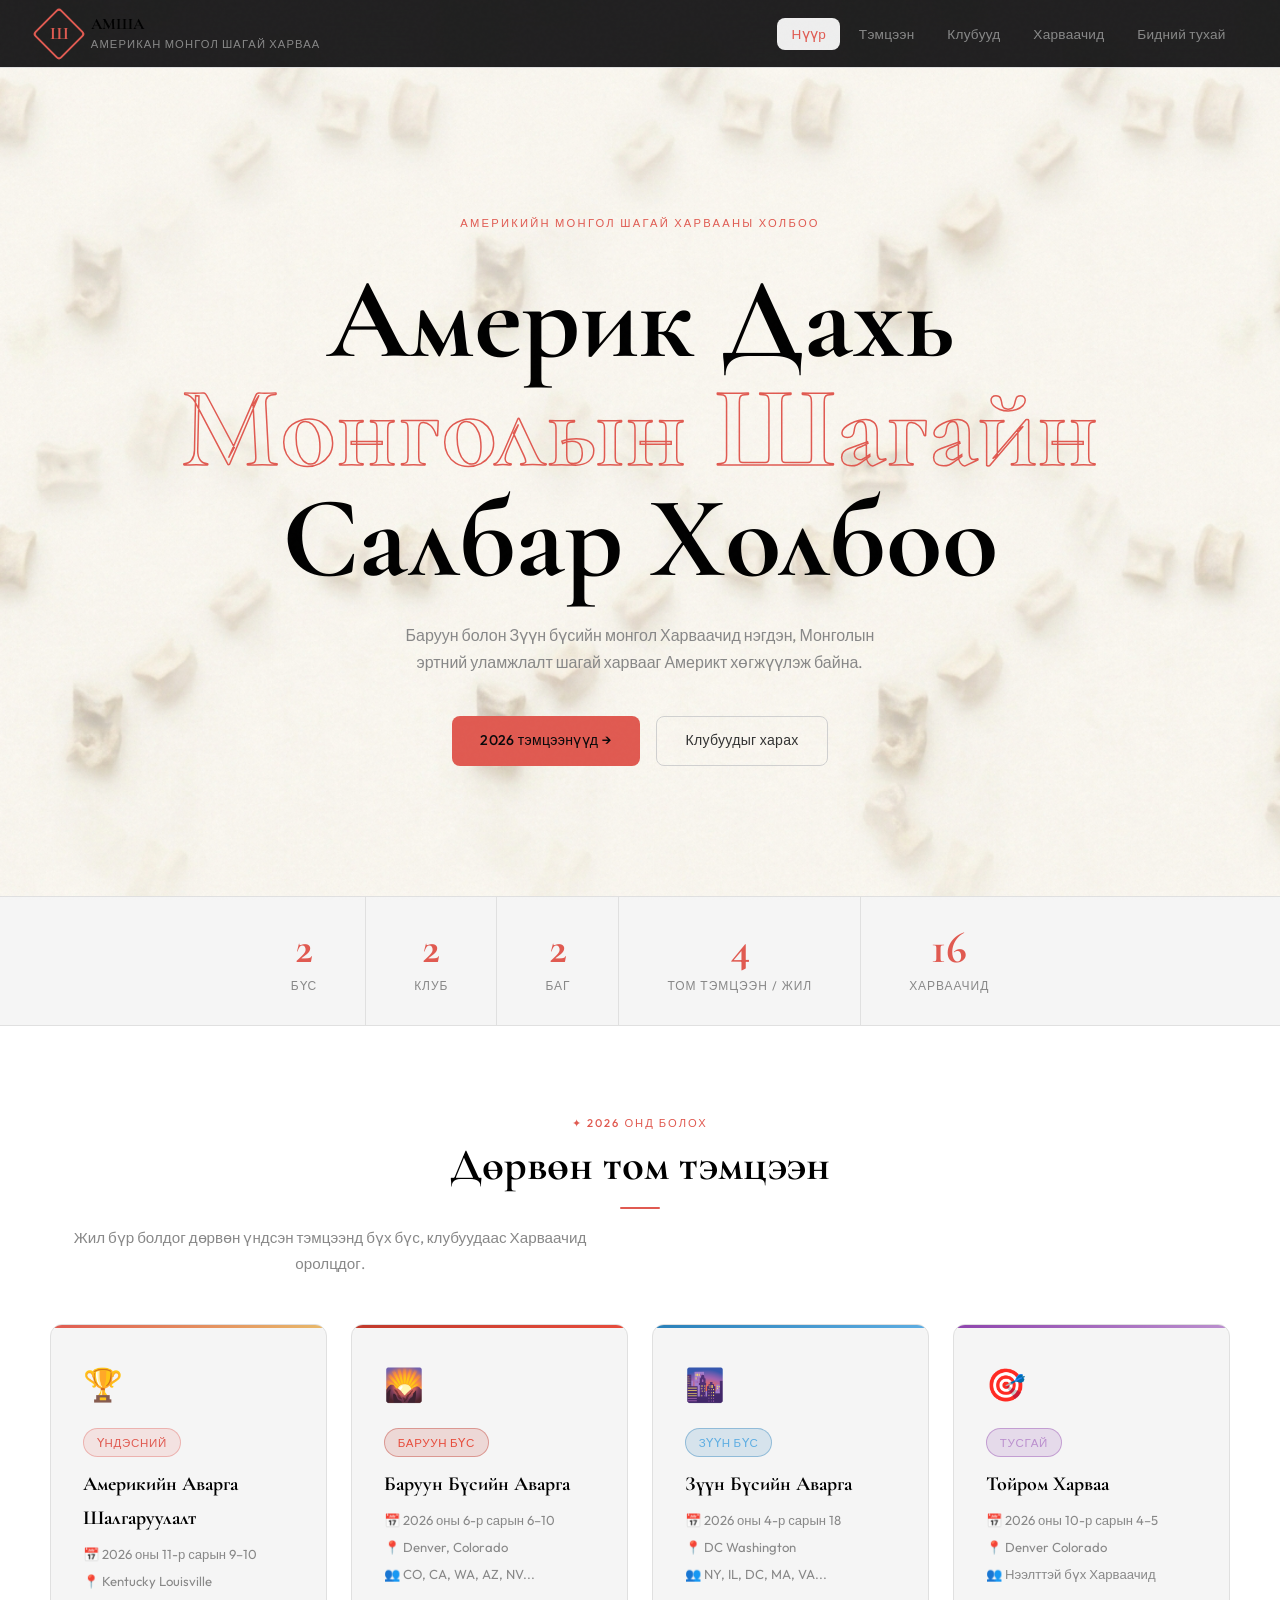
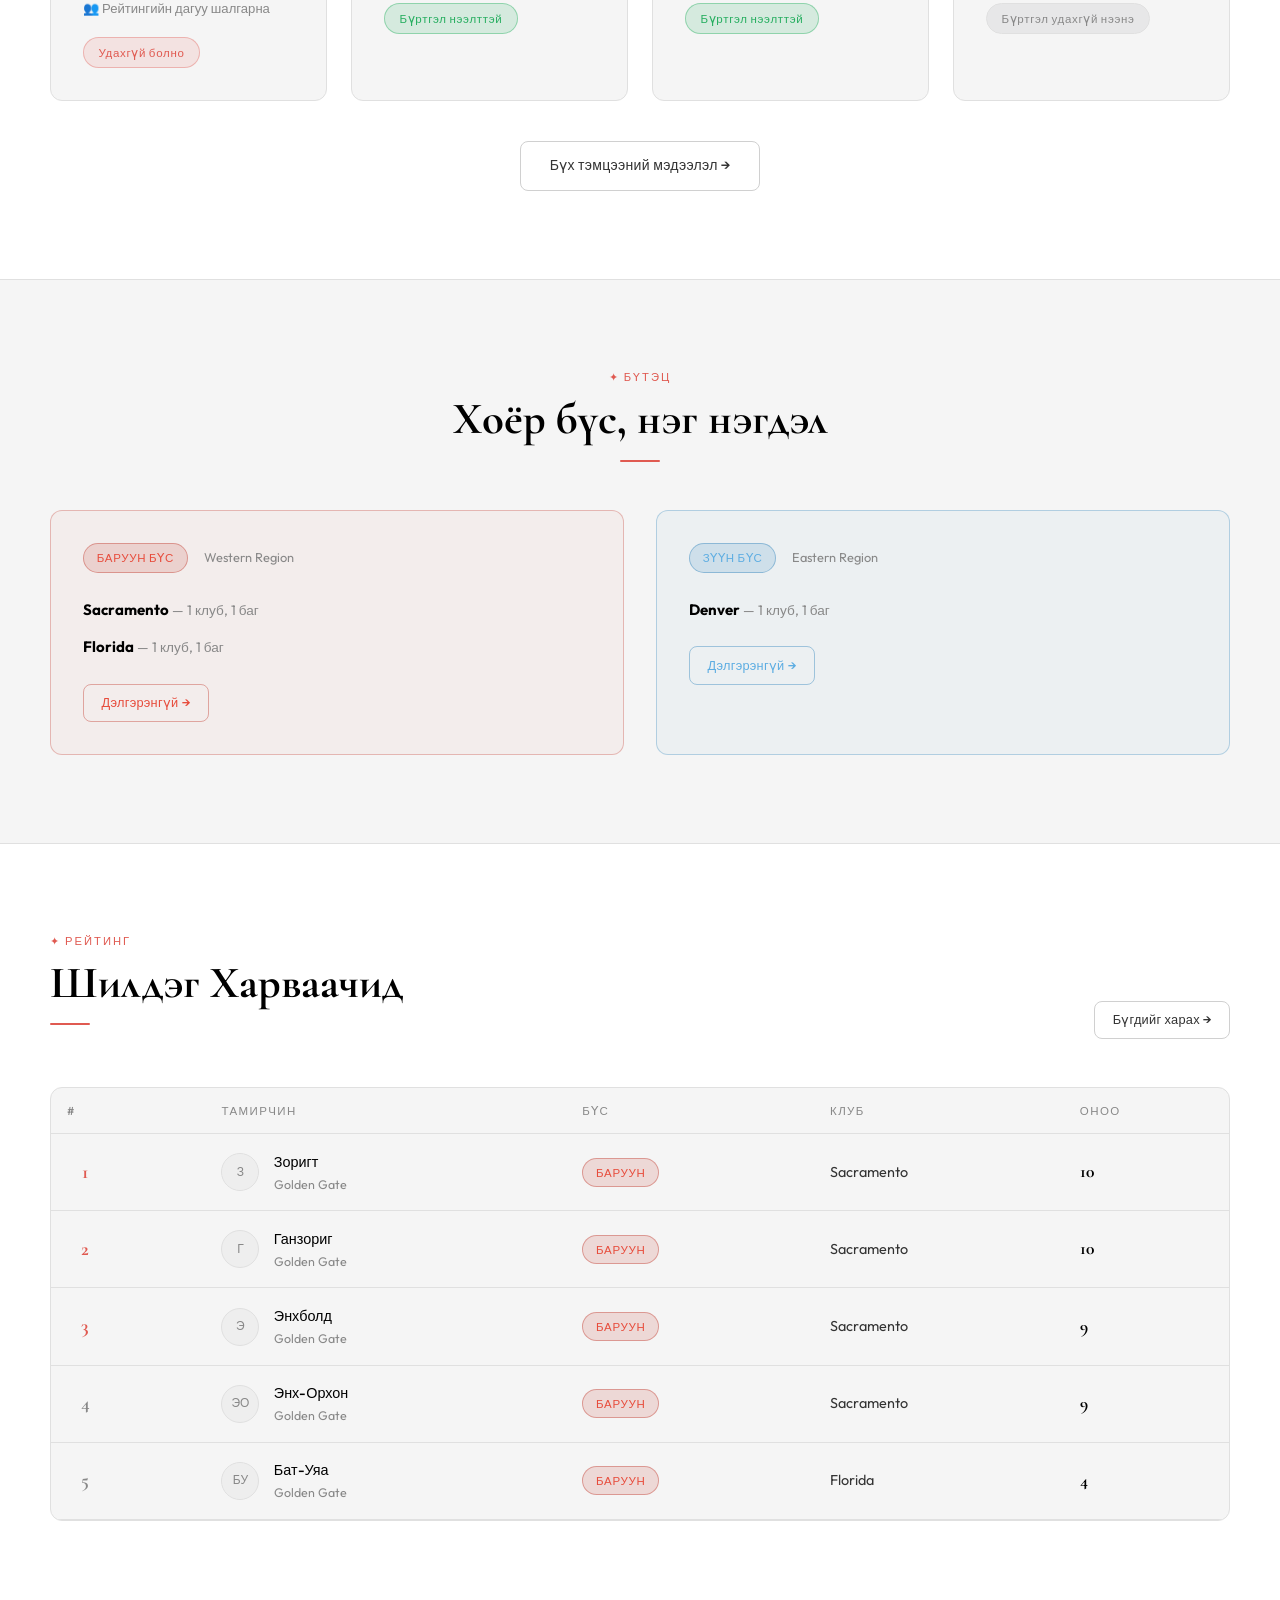
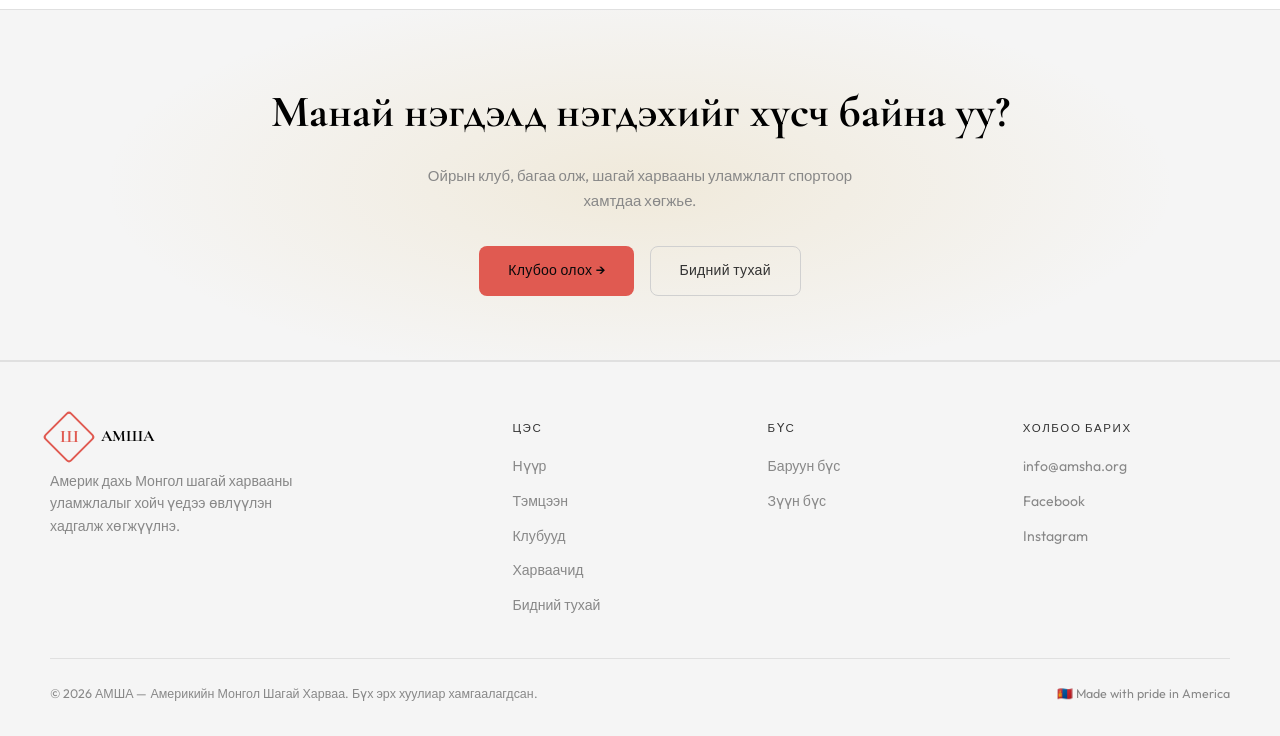
==== commit 58405827: "updated player's lit" ====
--- a/index.html
+++ b/index.html
@@ -99,62 +99,7 @@
         <h2 class="section-title">Хоёр бүс, нэг нэгдэл</h2>
         <div class="rule"></div>
       </div>
-      <div style="display:grid;grid-template-columns:1fr 1fr;gap:2rem;margin-top:1rem">
-
-        <!-- WEST -->
-        <div style="border:1px solid rgba(192,57,43,.3);border-radius:12px;padding:2rem;background:rgba(192,57,43,.04)">
-          <div style="display:flex;align-items:center;gap:1rem;margin-bottom:1.5rem">
-            <span class="pill pill-west">Баруун бүс</span>
-            <span style="font-size:.8rem;color:var(--muted)">Western Region</span>
-          </div>
-          <div style="display:flex;flex-direction:column;gap:.75rem">
-            <div class="city-preview-row">
-              <strong style="color:var(--cream)">Denver, CO</strong>
-              <span style="color:var(--muted);font-size:.85rem"> — 3 клуб, 12 баг</span>
-            </div>
-            <div class="city-preview-row">
-              <strong style="color:var(--cream)">Los Angeles, CA</strong>
-              <span style="color:var(--muted);font-size:.85rem"> — 2 клуб, 9 баг</span>
-            </div>
-            <div class="city-preview-row">
-              <strong style="color:var(--cream)">Seattle, WA</strong>
-              <span style="color:var(--muted);font-size:.85rem"> — 2 клуб, 8 баг</span>
-            </div>
-            <div class="city-preview-row">
-              <strong style="color:var(--cream)">San Francisco, CA</strong>
-              <span style="color:var(--muted);font-size:.85rem"> — 1 клуб, 5 баг</span>
-            </div>
-          </div>
-          <a href="clubs.html#west" class="btn btn-ghost btn-sm" style="margin-top:1.5rem;border-color:rgba(192,57,43,.4);color:#e74c3c">Дэлгэрэнгүй →</a>
-        </div>
-
-        <!-- EAST -->
-        <div style="border:1px solid rgba(41,128,185,.3);border-radius:12px;padding:2rem;background:rgba(41,128,185,.04)">
-          <div style="display:flex;align-items:center;gap:1rem;margin-bottom:1.5rem">
-            <span class="pill pill-east">Зүүн бүс</span>
-            <span style="font-size:.8rem;color:var(--muted)">Eastern Region</span>
-          </div>
-          <div style="display:flex;flex-direction:column;gap:.75rem">
-            <div class="city-preview-row">
-              <strong style="color:var(--cream)">New York, NY</strong>
-              <span style="color:var(--muted);font-size:.85rem"> — 3 клуб, 14 баг</span>
-            </div>
-            <div class="city-preview-row">
-              <strong style="color:var(--cream)">Chicago, IL</strong>
-              <span style="color:var(--muted);font-size:.85rem"> — 2 клуб, 10 баг</span>
-            </div>
-            <div class="city-preview-row">
-              <strong style="color:var(--cream)">Washington, DC</strong>
-              <span style="color:var(--muted);font-size:.85rem"> — 2 клуб, 7 баг</span>
-            </div>
-            <div class="city-preview-row">
-              <strong style="color:var(--cream)">Boston, MA</strong>
-              <span style="color:var(--muted);font-size:.85rem"> — 1 клуб, 4 баг</span>
-            </div>
-          </div>
-          <a href="clubs.html#east" class="btn btn-ghost btn-sm" style="margin-top:1.5rem;border-color:rgba(41,128,185,.4);color:#5dade2">Дэлгэрэнгүй →</a>
-        </div>
-      </div>
+      <div id="regionsPreviewGrid" style="display:grid;grid-template-columns:1fr 1fr;gap:2rem;margin-top:1rem"></div>
     </div>
   </section>
 
@@ -180,43 +125,7 @@
               <th>Оноо</th>
             </tr>
           </thead>
-          <tbody>
-            <tr>
-              <td><span class="rank-num top3">1</span></td>
-              <td><div class="player-name-cell"><div class="player-avatar">БД</div><div><div class="player-full-name">Батдорж Дагва</div><div class="player-club">Denver Монголс</div></div></div></td>
-              <td><span class="pill pill-west">Баруун</span></td>
-              <td>Denver, CO</td>
-              <td><span class="score-val">3</span></td>
-            </tr>
-            <tr>
-              <td><span class="rank-num top3">2</span></td>
-              <td><div class="player-name-cell"><div class="player-avatar">ОБ</div><div><div class="player-full-name">Оюунбаатар Батжаргал</div><div class="player-club">New York Нутаг</div></div></div></td>
-              <td><span class="pill pill-east">Зүүн</span></td>
-              <td>New York, NY</td>
-              <td><span class="score-val">3</span></td>
-            </tr>
-            <tr>
-              <td><span class="rank-num top3">3</span></td>
-              <td><div class="player-name-cell"><div class="player-avatar">ГС</div><div><div class="player-full-name">Ганзориг Сүхбаатар</div><div class="player-club">Chicago Өргөө</div></div></div></td>
-              <td><span class="pill pill-east">Зүүн</span></td>
-              <td>Chicago, IL</td>
-              <td><span class="score-val">3</span></td>
-            </tr>
-            <tr>
-              <td><span class="rank-num">4</span></td>
-              <td><div class="player-name-cell"><div class="player-avatar">НА</div><div><div class="player-full-name">Нарантуяа Алтансүх</div><div class="player-club">LA Шагай</div></div></div></td>
-              <td><span class="pill pill-west">Баруун</span></td>
-              <td>Los Angeles, CA</td>
-              <td><span class="score-val">3</span></td>
-            </tr>
-            <tr>
-              <td><span class="rank-num">5</span></td>
-              <td><div class="player-name-cell"><div class="player-avatar">ЭМ</div><div><div class="player-full-name">Энхжаргал Мөнхбаяр</div><div class="player-club">Seattle Нуур</div></div></div></td>
-              <td><span class="pill pill-west">Баруун</span></td>
-              <td>Seattle, WA</td>
-              <td><span class="score-val">3</span></td>
-            </tr>
-          </tbody>
+          <tbody id="topPlayersBody"></tbody>
         </table>
       </div>
     </div>
@@ -308,6 +217,75 @@
       <div><span class="t-status ${t.statusClass}">${t.statusText}</span></div>
     </div>
   `).join('');
+}
+function renderTopPlayersPreview() {
+  const tbody = document.getElementById('topPlayersBody');
+  if (!tbody || typeof window.getAllPlayers !== 'function') return;
+  const topPlayers = window
+    .getAllPlayers()
+    .slice()
+    .sort((a, b) => (b.score - a.score) || (a.rank - b.rank))
+    .slice(0, 5);
+
+  tbody.innerHTML = topPlayers.map((p, idx) => `
+    <tr>
+      <td><span class="rank-num ${idx < 3 ? 'top3' : ''}">${idx + 1}</span></td>
+      <td><div class="player-name-cell"><div class="player-avatar">${p.init || p.name.charAt(0)}</div><div><div class="player-full-name">${p.name}</div><div class="player-club">${p.club}</div></div></div></td>
+      <td><span class="pill ${p.region === 'west' ? 'pill-west' : 'pill-east'}">${p.region === 'west' ? 'Баруун' : 'Зүүн'}</span></td>
+      <td>${p.city}</td>
+      <td><span class="score-val">${p.score}</span></td>
+    </tr>
+  `).join('');
+}
+function renderRegionsPreview() {
+  const grid = document.getElementById('regionsPreviewGrid');
+  if (!grid) return;
+  const playersData = window.playersData || {};
+  const regionMeta = {
+    west: {
+      label: 'Баруун бүс',
+      english: 'Western Region',
+      pillClass: 'pill-west',
+      border: 'rgba(192,57,43,.3)',
+      bg: 'rgba(192,57,43,.04)',
+      buttonBorder: 'rgba(192,57,43,.4)',
+      buttonColor: '#e74c3c'
+    },
+    east: {
+      label: 'Зүүн бүс',
+      english: 'Eastern Region',
+      pillClass: 'pill-east',
+      border: 'rgba(41,128,185,.3)',
+      bg: 'rgba(41,128,185,.04)',
+      buttonBorder: 'rgba(41,128,185,.4)',
+      buttonColor: '#5dade2'
+    }
+  };
+
+  const cards = ['west', 'east'].map(regionKey => {
+    const meta = regionMeta[regionKey];
+    const cities = (playersData[regionKey] && playersData[regionKey].cities) || [];
+    const cityRows = cities.map(city => {
+      const clubCount = (city.clubs || []).length;
+      const teamCount = (city.clubs || []).reduce((sum, club) => sum + ((club.teams || []).length), 0);
+      return `<div class="city-preview-row"><strong style="color:var(--cream)">${city.name}</strong><span style="color:var(--muted);font-size:.85rem"> — ${clubCount} клуб, ${teamCount} баг</span></div>`;
+    }).join('');
+
+    return `
+      <div style="border:1px solid ${meta.border};border-radius:12px;padding:2rem;background:${meta.bg}">
+        <div style="display:flex;align-items:center;gap:1rem;margin-bottom:1.5rem">
+          <span class="pill ${meta.pillClass}">${meta.label}</span>
+          <span style="font-size:.8rem;color:var(--muted)">${meta.english}</span>
+        </div>
+        <div style="display:flex;flex-direction:column;gap:.75rem">
+          ${cityRows || '<span style="color:var(--muted);font-size:.9rem">Одоогоор мэдээлэл алга.</span>'}
+        </div>
+        <a href="clubs.html#${regionKey}" class="btn btn-ghost btn-sm" style="margin-top:1.5rem;border-color:${meta.buttonBorder};color:${meta.buttonColor}">Дэлгэрэнгүй →</a>
+      </div>
+    `;
+  });
+
+  grid.innerHTML = cards.join('');
 }
 const playersCountEl = document.getElementById('playersCount');
 const clubsCountEl = document.getElementById('clubsCount');
@@ -323,6 +301,8 @@
   }
 }
 renderHomeTournaments();
+renderTopPlayersPreview();
+renderRegionsPreview();
 document.querySelectorAll('.fade-up').forEach(el => {
   const obs = new IntersectionObserver(([e]) => { if (e.isIntersecting) { el.classList.add('visible'); obs.unobserve(el); } }, { threshold: .1 });
   obs.observe(el);
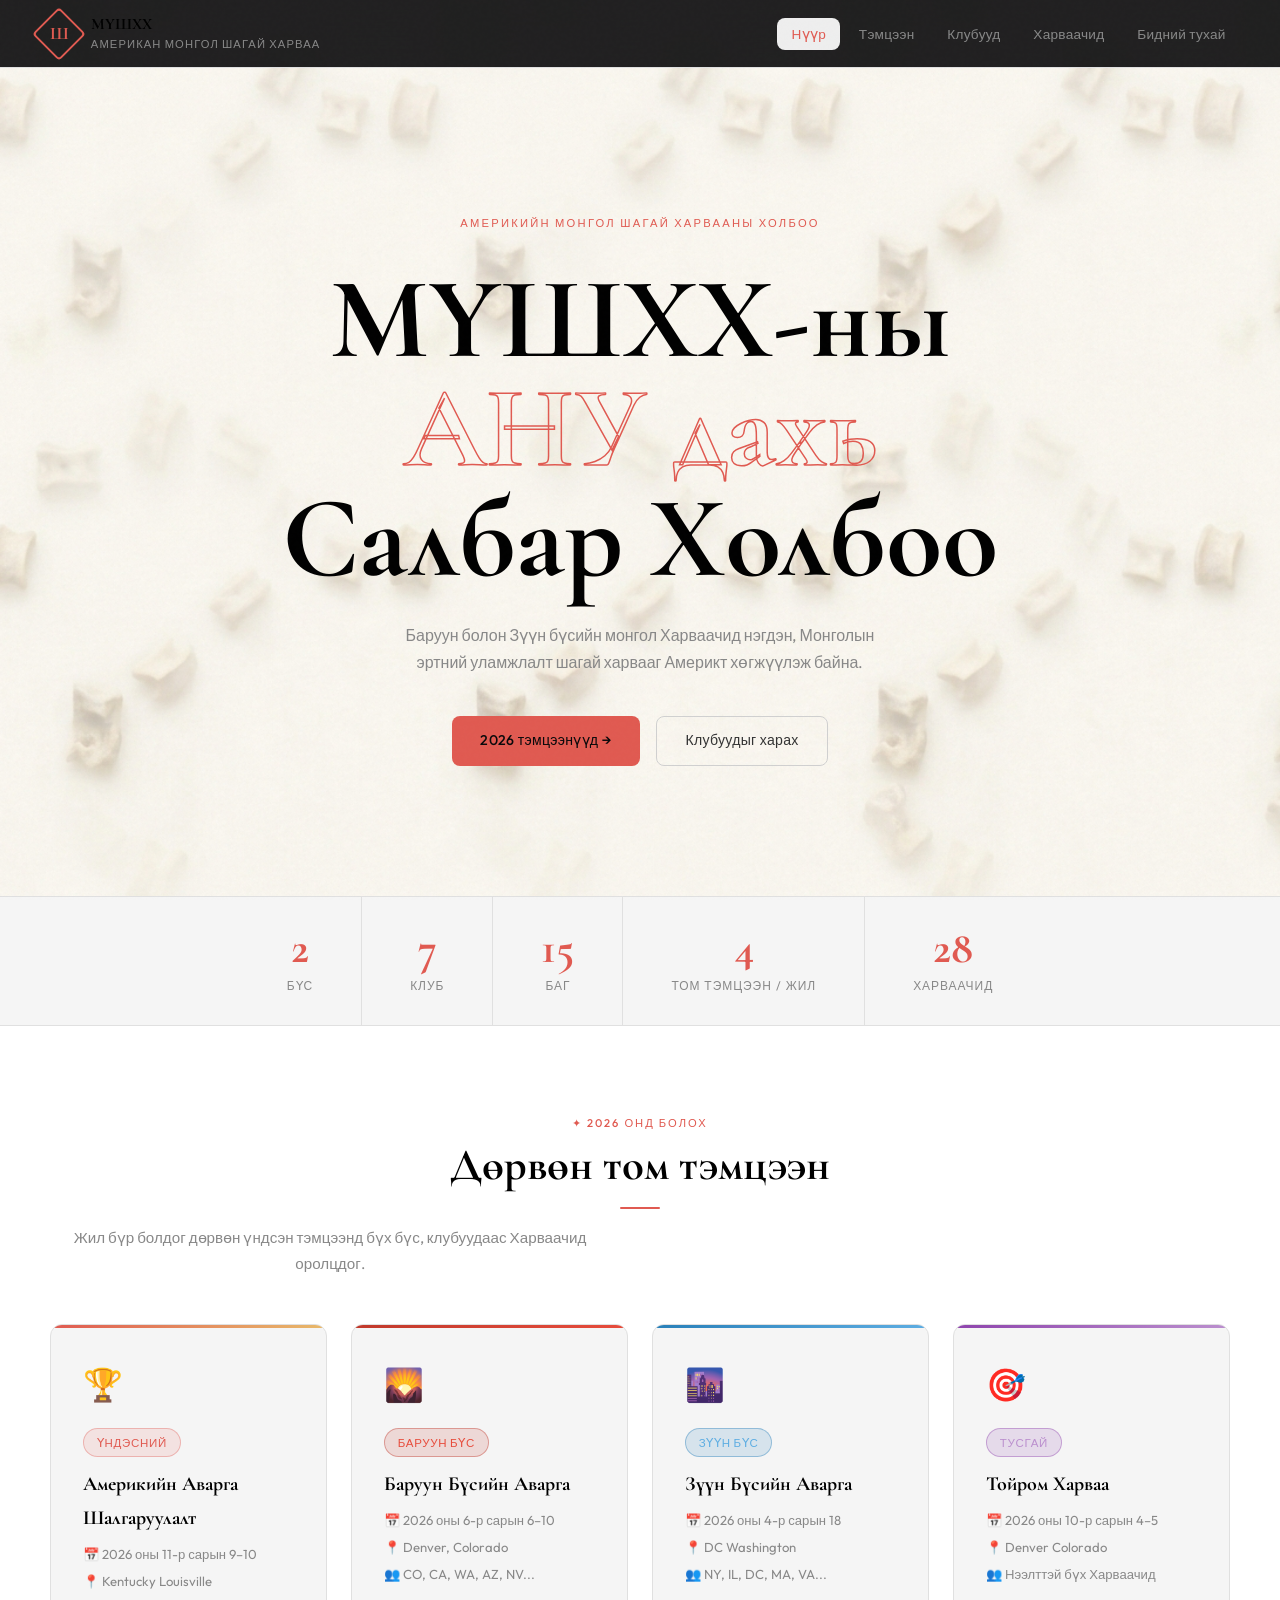
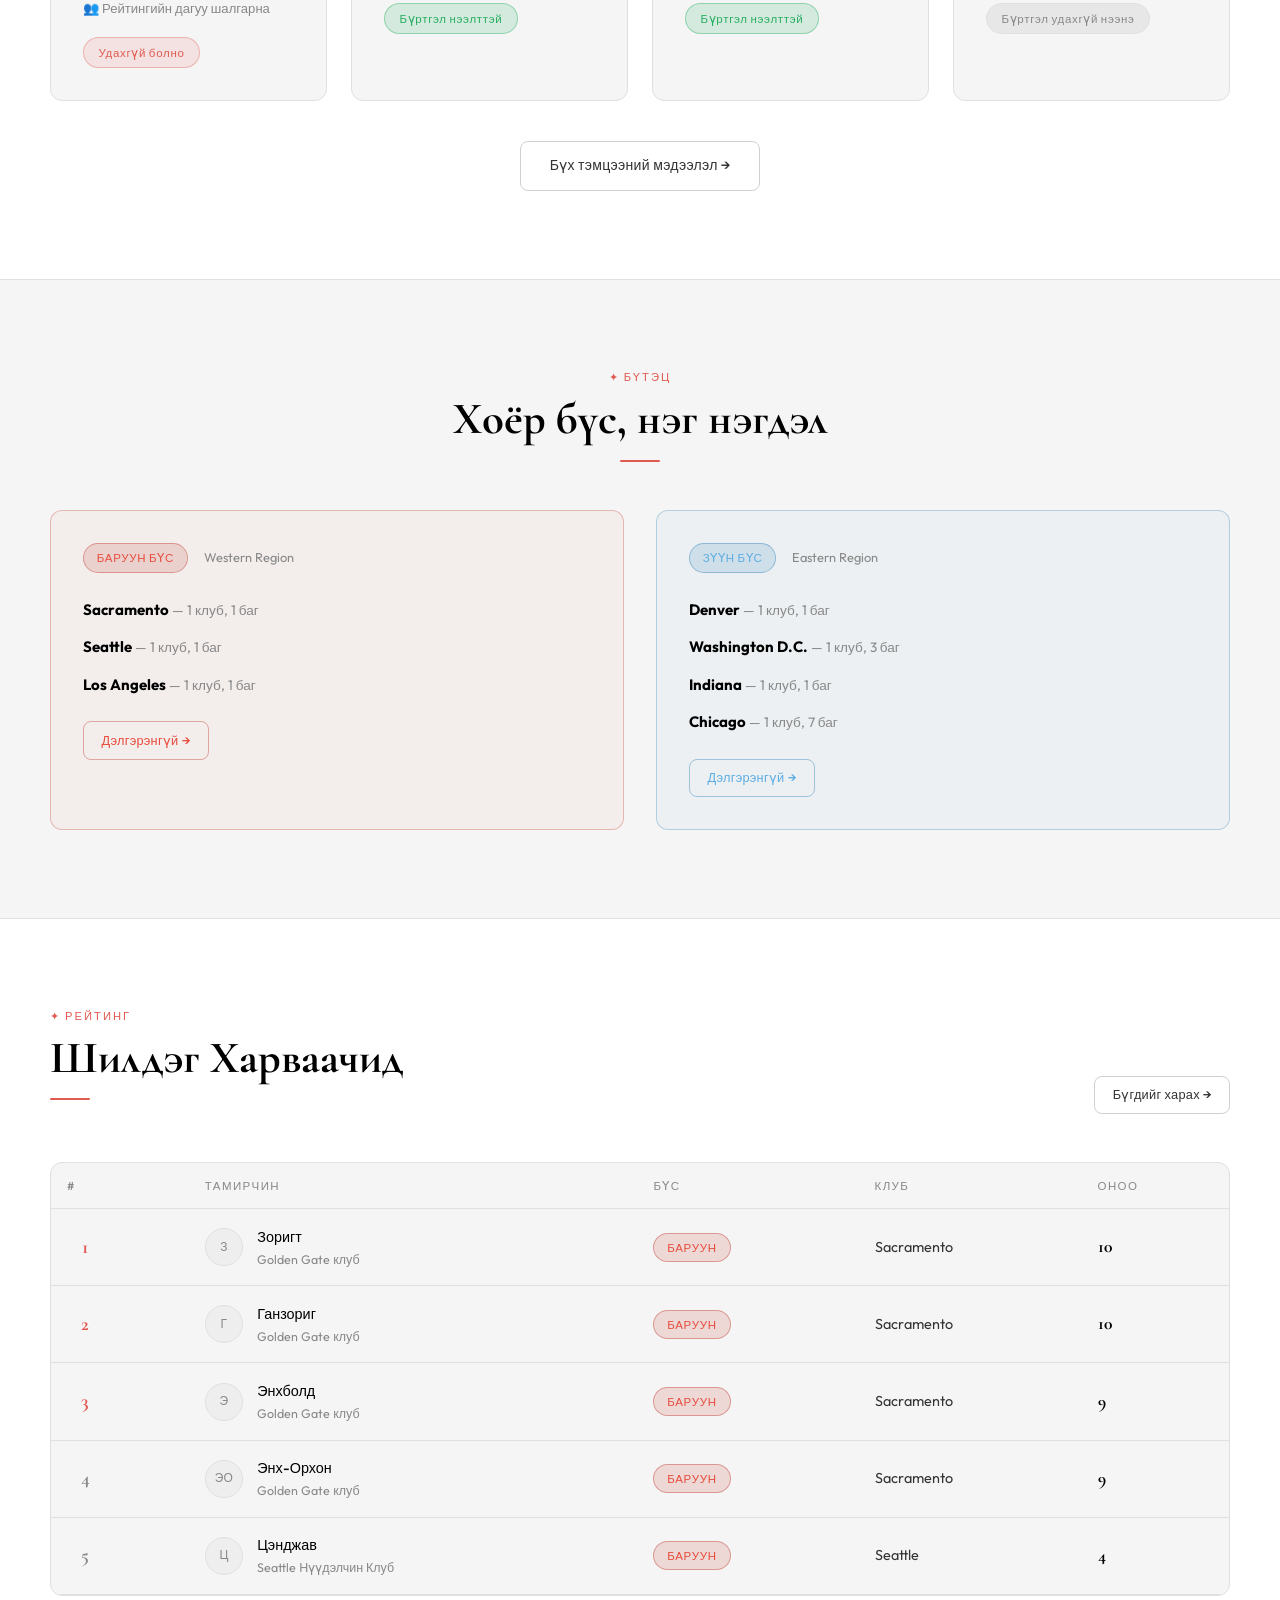
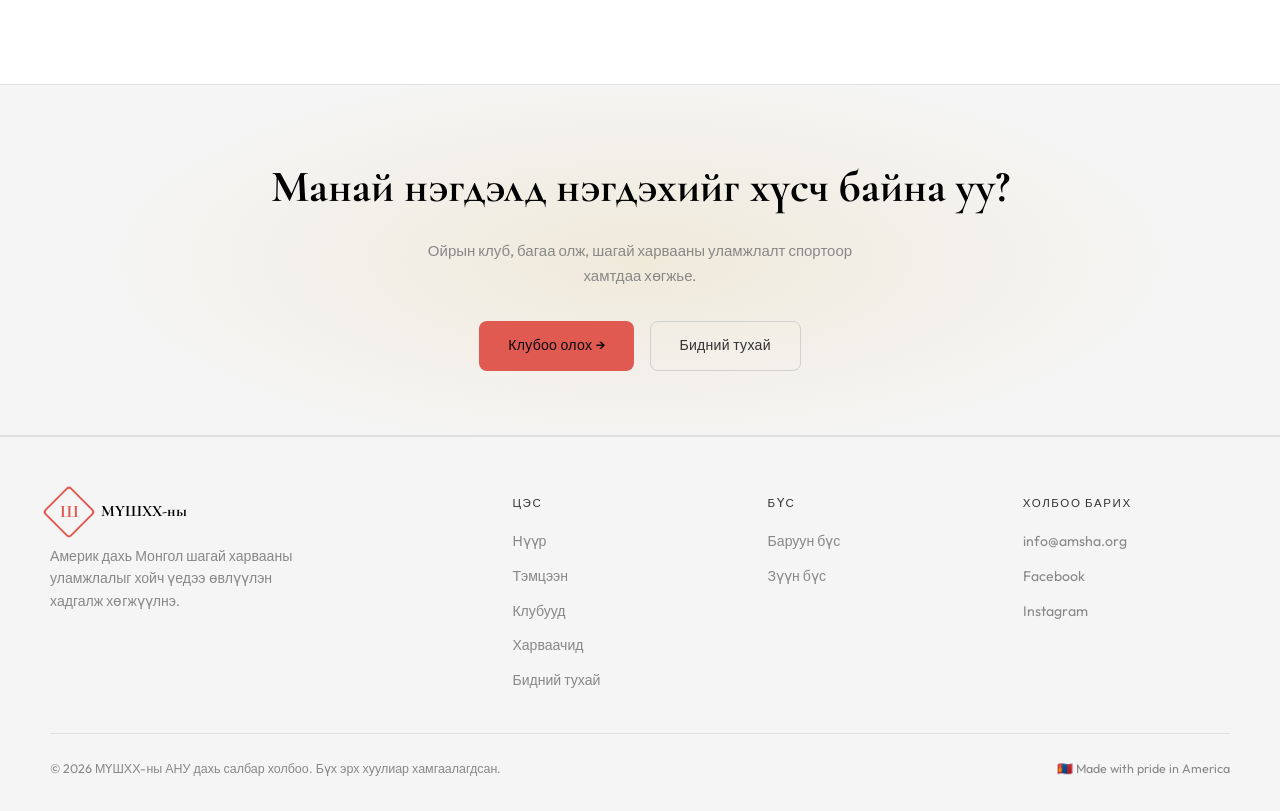
==== commit 2d6081f2: "updated text" ====
--- a/index.html
+++ b/index.html
@@ -3,7 +3,7 @@
 <head>
   <meta charset="UTF-8"/>
   <meta name="viewport" content="width=device-width,initial-scale=1.0"/>
-  <title>АМША — Америкийн Монгол Шагай Харваа</title>
+  <title>МҮШХХ-ны АНУ дахь салбар холбоо</title>
   <link rel="stylesheet" href="assets/css/style.css"/>
 </head>
 <body>
@@ -12,7 +12,7 @@
   <a href="index.html" class="nav-logo">
     <div class="emblem"><span>Ш</span></div>
     <div class="brand">
-      <span class="brand-main">АМША</span>
+      <span class="brand-main">МҮШХХ</span>
       <span class="brand-sub">Американ Монгол Шагай Харваа</span>
     </div>
   </a>
@@ -38,8 +38,8 @@
       <span>Америкийн Монгол Шагай Харвааны Холбоо</span>
     </div>
     <h1>
-      Америк Дахь
-      <span class="accent">Монголын Шагайн</span>
+      МҮШХХ-ны
+      <span class="accent">АНУ дахь</span>
       Салбар Холбоо
     </h1>
     <p class="hero-desc">
@@ -148,7 +148,7 @@
     <div>
       <a href="index.html" class="nav-logo" style="margin-bottom:.8rem">
         <div class="emblem"><span>Ш</span></div>
-        <div class="brand"><span class="brand-main">АМША</span></div>
+        <div class="brand"><span class="brand-main">МҮШХХ-ны</span></div>
       </a>
       <p class="footer-brand-desc">Америк дахь Монгол шагай харвааны уламжлалыг хойч үедээ өвлүүлэн хадгалж хөгжүүлнэ.</p>
     </div>
@@ -179,7 +179,7 @@
     </div>
   </div>
   <div class="footer-bottom">
-    <span>© 2026 АМША — Америкийн Монгол Шагай Харваа. Бүх эрх хуулиар хамгаалагдсан.</span>
+    <span>© 2026 МҮШХХ-ны АНУ дахь салбар холбоо. Бүх эрх хуулиар хамгаалагдсан.</span>
     <span>🇲🇳 Made with pride in America</span>
   </div>
 </footer>
